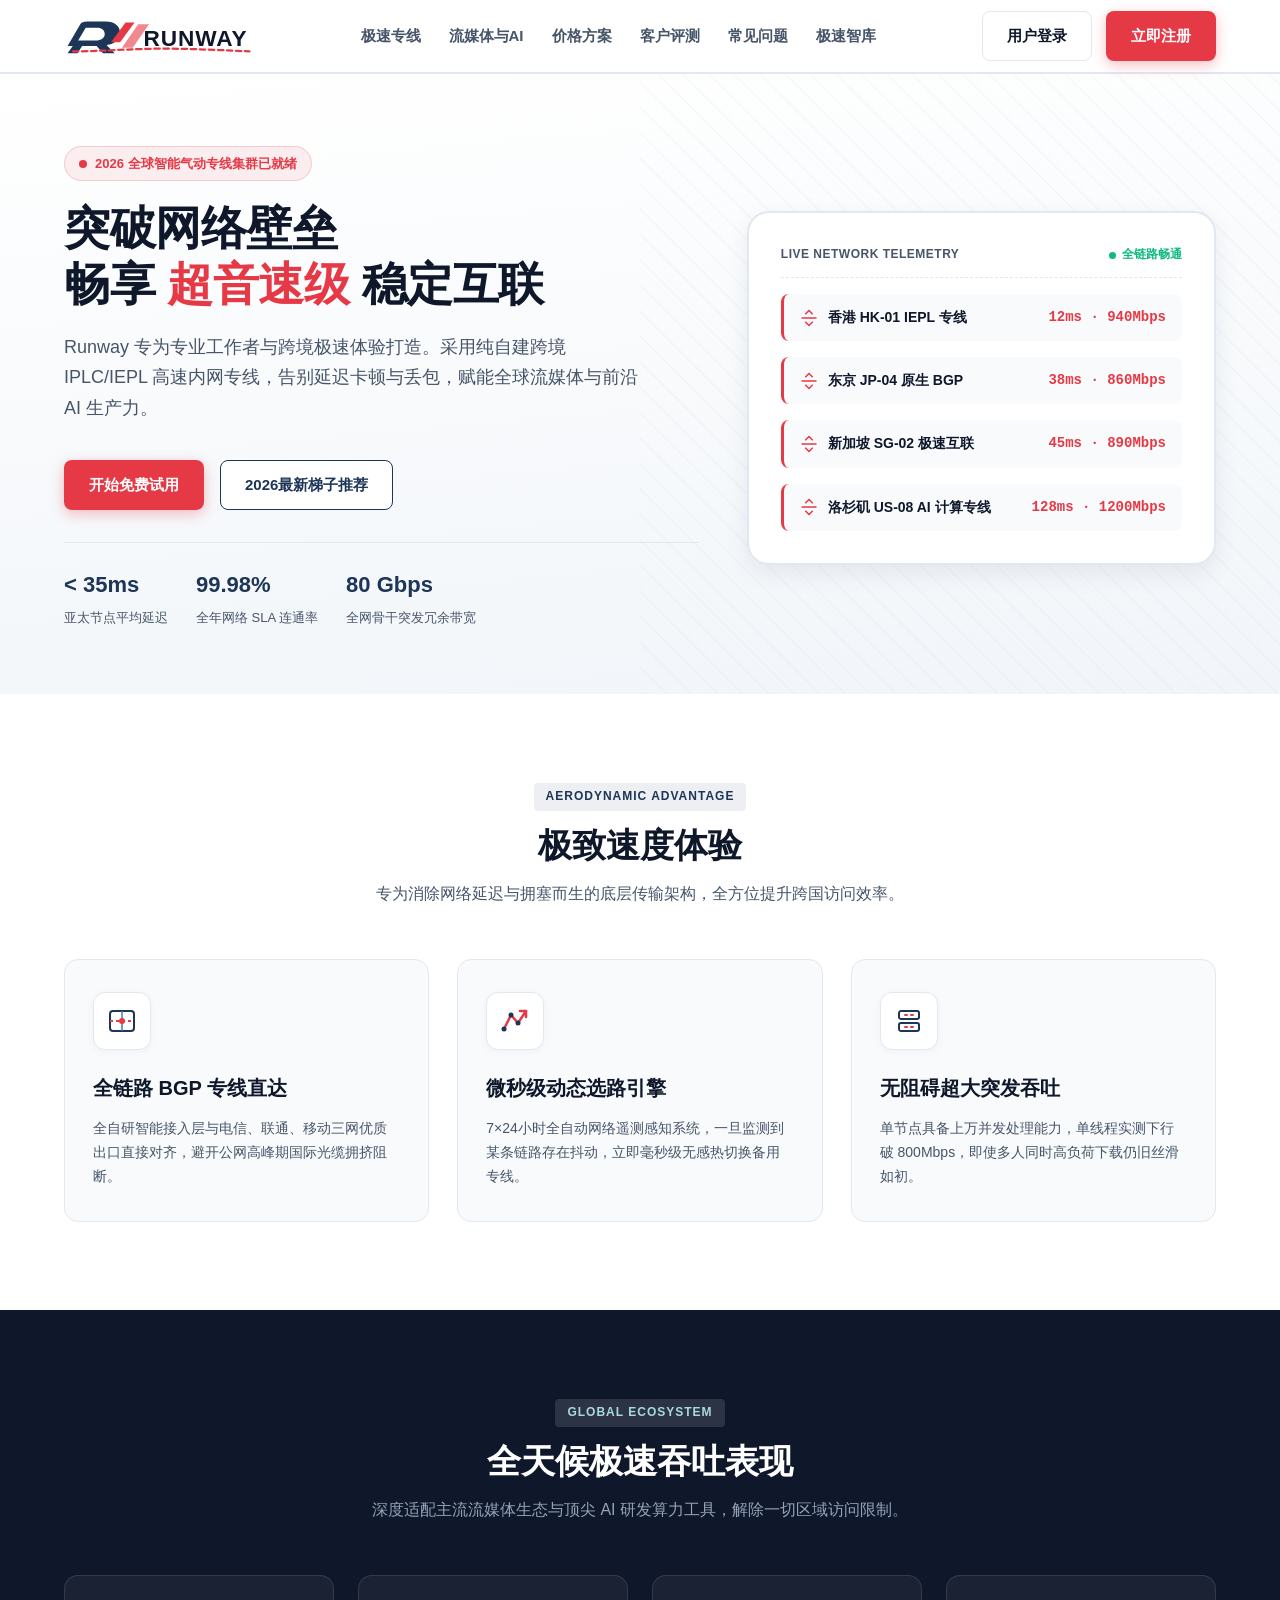
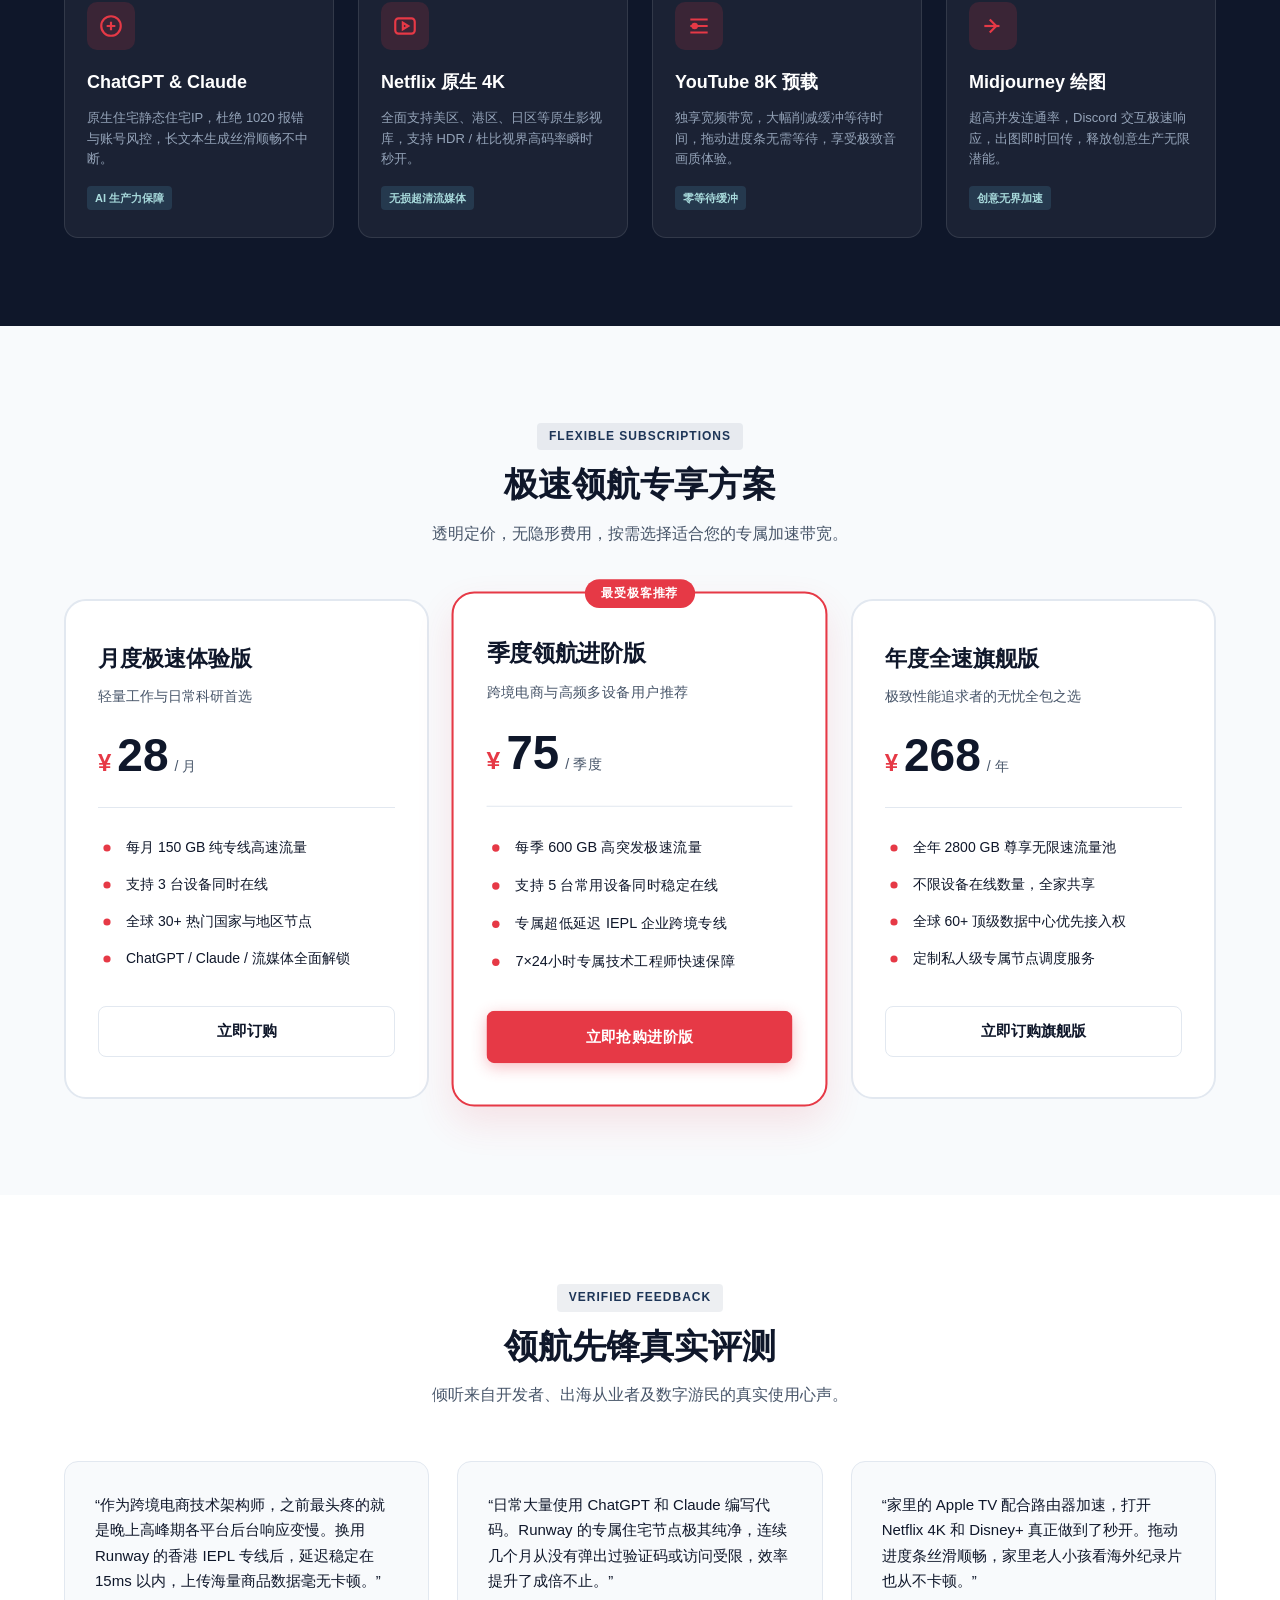
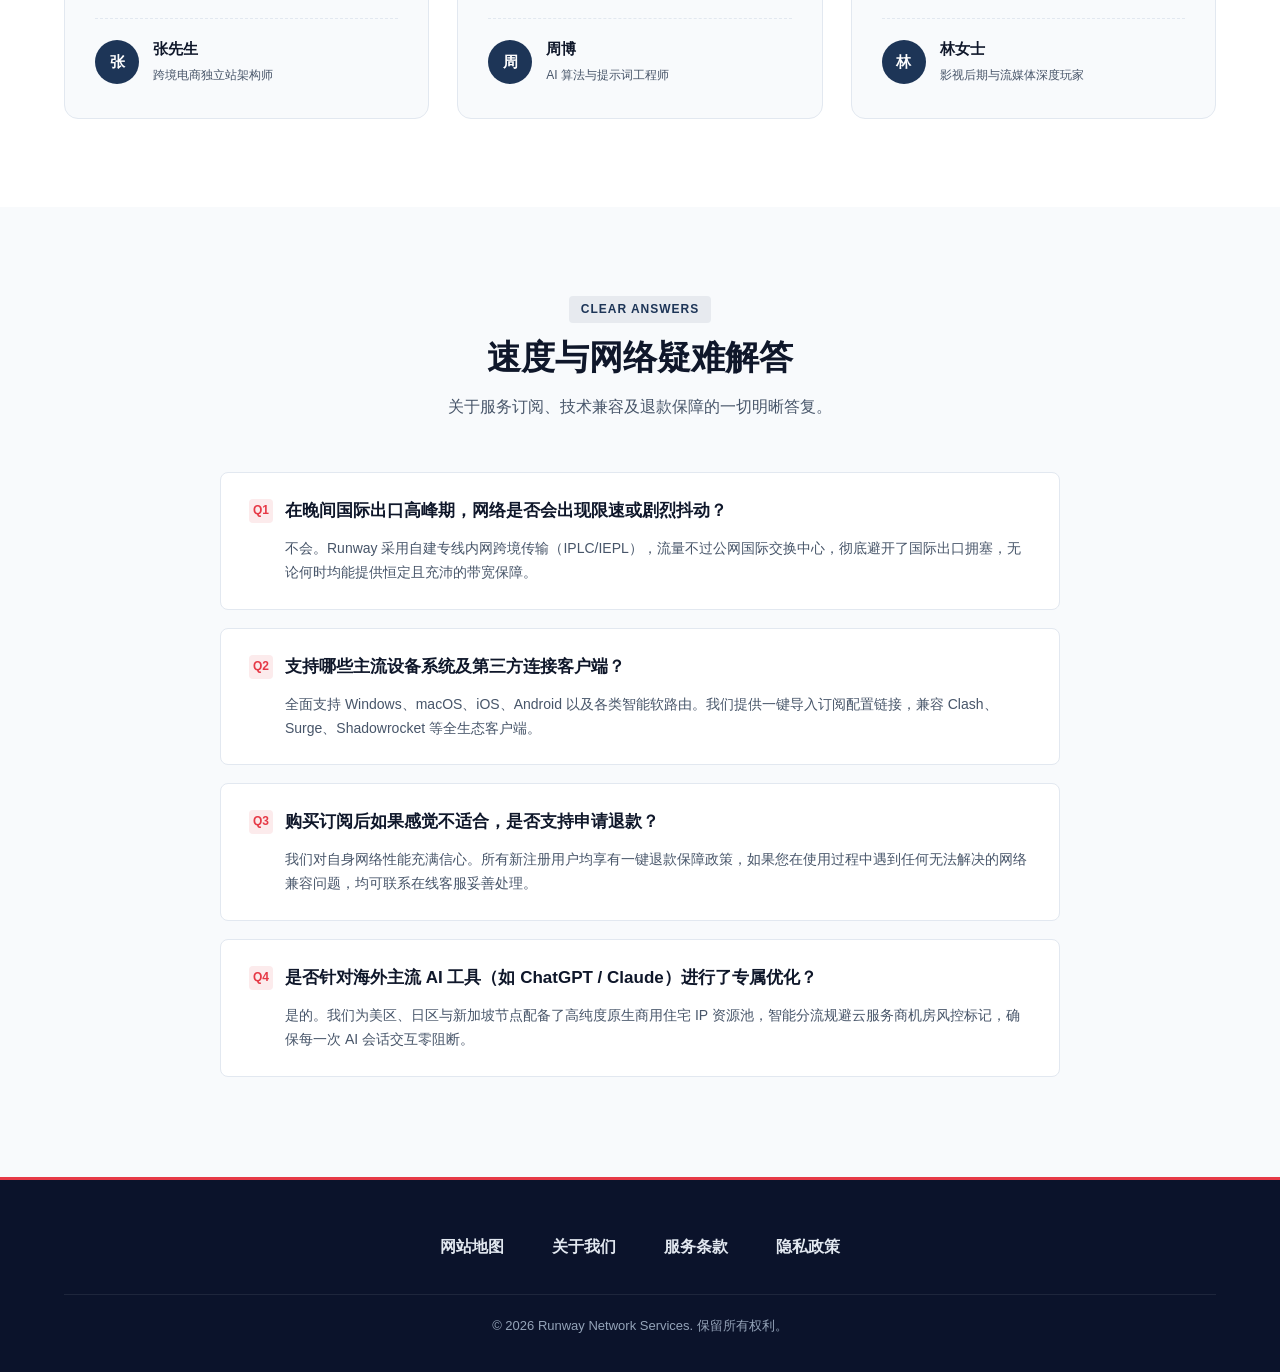
==== index.html @ be3e48eb "feat: complete responsive landing page, SEO articles and sitemaps for runwayvpn.click" ====
<!DOCTYPE html>
<html lang="zh-CN">
<head>
  <meta charset="UTF-8">
  <meta name="viewport" content="width=device-width, initial-scale=1.0">
  <title>Runway 网络加速器 - 2026专业级IEPL专线机场推荐·4K极速秒开不卡顿</title>
  <meta name="description" content="在寻找真正稳定的网络加速服务？Runway 专注自建跨境 IEPL 专线，全节点 BGP 优化，实现 4K 流媒体与海外 AI 对话极速秒开。晚高峰零丢包、低延迟，是 2026 年值得信赖的高端机场推荐之选。立即免费试用体验超音速互联！">
  <meta name="keywords" content="Runway, 网络加速, 机场推荐, 极速秒开, IEPL专线, 4K流媒体加速, ChatGPT加速器, 科学上网梯子推荐">
  <link rel="canonical" href="https://runwayvpn.click/">
  
  <!-- Open Graph / 社交分享元数据 -->
  <meta property="og:type" content="website">
  <meta property="og:site_name" content="Runway">
  <meta property="og:title" content="Runway 网络加速器 - 2026专业级IEPL专线机场推荐·4K极速秒开不卡顿">
  <meta property="og:description" content="在寻找真正稳定的网络加速服务？Runway 专注自建跨境 IEPL 专线，全节点 BGP 优化，实现 4K 流媒体与海外 AI 对话极速秒开。晚高峰零丢包、低延迟，是 2026 年值得信赖的高端机场推荐之选。">
  <meta property="og:url" content="https://runwayvpn.click/">
  <meta property="og:image" content="https://runwayvpn.click/og-preview.jpg">
  
  <!-- Twitter Card -->
  <meta name="twitter:card" content="summary_large_image">
  <meta name="twitter:title" content="Runway 网络加速器 - 2026专业级IEPL专线机场推荐·4K极速秒开不卡顿">
  <meta name="twitter:description" content="在寻找真正稳定的网络加速服务？Runway 专注自建跨境 IEPL 专线，全节点 BGP 优化，实现 4K 流媒体与海外 AI 对话极速秒开。晚高峰零丢包、低延迟，是 2026 年值得信赖的高端机场推荐之选。">
  <meta name="twitter:image" content="https://runwayvpn.click/og-preview.jpg">

  <!-- JSON-LD 结构化数据 (Schema.org Product & AggregateOffer) -->
  <script type="application/ld+json">
  {
    "@context": "https://schema.org",
    "@type": "Product",
    "name": "Runway 极速网络加速服务",
    "image": "https://runwayvpn.click/og-preview.jpg",
    "description": "Runway 专注自建跨境 IEPL 专线，全节点 BGP 优化，实现 4K 流媒体与海外 AI 对话极速秒开，专业级网络加速与高端机场服务。",
    "brand": {
      "@type": "Brand",
      "name": "Runway"
    },
    "offers": {
      "@type": "AggregateOffer",
      "priceCurrency": "CNY",
      "lowPrice": "28",
      "highPrice": "268",
      "offerCount": "3",
      "offers": [
        {
          "@type": "Offer",
          "name": "月度极速体验版",
          "price": "28",
          "priceCurrency": "CNY",
          "availability": "https://schema.org/InStock",
          "url": "https://ww012.twilightaff.com/#/?code=A56DH1Af"
        },
        {
          "@type": "Offer",
          "name": "季度领航进阶版",
          "price": "75",
          "priceCurrency": "CNY",
          "availability": "https://schema.org/InStock",
          "url": "https://ww012.twilightaff.com/#/?code=A56DH1Af"
        },
        {
          "@type": "Offer",
          "name": "年度全速旗舰版",
          "price": "268",
          "priceCurrency": "CNY",
          "availability": "https://schema.org/InStock",
          "url": "https://ww012.twilightaff.com/#/?code=A56DH1Af"
        }
      ]
    },
    "aggregateRating": {
      "@type": "AggregateRating",
      "ratingValue": "4.9",
      "reviewCount": "128"
    }
  }
  </script>

  <link rel="stylesheet" href="style.css">
</head>
<body>

  <!-- 顶部导航 -->
  <header class="site-header">
    <div class="container nav-wrap">
      <a href="index.html" class="site-logo" aria-label="Runway 首页">
        <!-- 气动流线一体化矢量 LOGO -->
        <svg class="logo-svg" viewBox="0 0 210 42" fill="none" xmlns="http://www.w3.org/2000/svg">
          <path d="M4 32L18 8C19 6 22 5 25 5H46C56 5 62 10 62 18C62 25 56 30 47 31L56 40H43L36 32H20L15 40H4L14 26H35C41 26 45 23 45 19C45 14 41 12 36 12H24L12 32H4Z" fill="#1D3557"/>
          <path d="M52 28L68 6H78L62 28H52Z" fill="#E63946"/>
          <path d="M64 34L82 8H94L76 34H64Z" fill="#E63946" opacity="0.6"/>
          <text x="88" y="32" font-family="-apple-system, BlinkMacSystemFont, 'Segoe UI', Roboto, sans-serif" font-size="25" font-weight="900" letter-spacing="1" fill="#0F172A">RUNWAY</text>
          <!-- 破风气流轨迹线条 -->
          <path d="M10 38C40 38 75 35 110 35C145 35 180 37 205 38" stroke="#E63946" stroke-width="2.5" stroke-linecap="round" stroke-dasharray="6 4"/>
        </svg>
      </a>

      <!-- 桌面端主导航链接 -->
      <nav class="site-nav" aria-label="主导航菜单">
        <a href="#features">极速专线</a>
        <a href="#media-ai">流媒体与AI</a>
        <a href="#pricing">价格方案</a>
        <a href="#testimonials">客户评测</a>
        <a href="#faq">常见问题</a>
        <a href="insights.html">极速智库</a>
      </nav>

      <!-- 桌面端行动操作按钮 -->
      <div class="header-actions">
        <a href="https://ww012.twilightaff.com/#/?code=A56DH1Af" target="_blank" rel="nofollow" class="btn btn-outline">用户登录</a>
        <a href="https://ww012.twilightaff.com/#/?code=A56DH1Af" target="_blank" rel="nofollow" class="btn btn-primary">立即注册</a>
      </div>

      <!-- 移动端菜单切换按钮 -->
      <button class="mobile-menu-toggle" id="mobileMenuToggle" aria-label="切换导航菜单" aria-expanded="false">
        <span></span>
        <span></span>
        <span></span>
      </button>
    </div>

    <!-- 移动端导航菜单抽屉 -->
    <div class="mobile-nav-panel" id="mobileNavPanel">
      <ul class="mobile-nav-links">
        <li><a href="#features"><span>极速专线优势</span><small>→</small></a></li>
        <li><a href="#media-ai"><span>全天候流媒体与AI</span><small>→</small></a></li>
        <li><a href="#pricing"><span>极速领航专享方案</span><small>→</small></a></li>
        <li><a href="#testimonials"><span>领航先锋真实评测</span><small>→</small></a></li>
        <li><a href="#faq"><span>常见疑问解答</span><small>→</small></a></li>
        <li><a href="insights.html"><span>极速智库资讯专栏</span><small>→</small></a></li>
      </ul>
      <div class="mobile-nav-actions">
        <a href="https://ww012.twilightaff.com/#/?code=A56DH1Af" target="_blank" rel="nofollow" class="btn btn-outline">用户登录</a>
        <a href="https://ww012.twilightaff.com/#/?code=A56DH1Af" target="_blank" rel="nofollow" class="btn btn-primary">立即注册体验</a>
      </div>
    </div>
  </header>

  <!-- Hero 气动极速首屏 -->
  <section id="hero" class="hero-streamline">
    <div class="container hero-grid">
      <div class="hero-content">
        <div class="hero-badge">
          <span class="pulse-dot"></span>
          2026 全球智能气动专线集群已就绪
        </div>
        <h1 class="hero-title">
          突破网络壁垒<br>
          畅享 <span>超音速级</span> 稳定互联
        </h1>
        <p class="hero-desc">
          Runway 专为专业工作者与跨境极速体验打造。采用纯自建跨境 IPLC/IEPL 高速内网专线，告别延迟卡顿与丢包，赋能全球流媒体与前沿 AI 生产力。
        </p>

        <!-- 核心行动双按钮：精准配置 SEO 规则 -->
        <div class="hero-cta-group">
          <a href="https://ww012.twilightaff.com/#/?code=A56DH1Af" target="_blank" rel="nofollow" class="btn btn-primary">
            开始免费试用
          </a>
          <a href="https://tizilab.net/paihang/" target="_blank" class="btn btn-recommend">
            2026最新梯子推荐
          </a>
        </div>

        <div class="hero-metrics">
          <div class="metric-item">
            <strong>&lt; 35ms</strong>
            <span>亚太节点平均延迟</span>
          </div>
          <div class="metric-item">
            <strong>99.98%</strong>
            <span>全年网络 SLA 连通率</span>
          </div>
          <div class="metric-item">
            <strong>80 Gbps</strong>
            <span>全网骨干突发冗余带宽</span>
          </div>
        </div>
      </div>

      <!-- 实时气动遥测数据面板 -->
      <div class="hero-visual">
        <div class="telemetry-card">
          <div class="telemetry-head">
            <span class="label">LIVE NETWORK TELEMETRY</span>
            <span class="status"><span class="status-indicator"></span> 全链路畅通</span>
          </div>
          <div class="telemetry-row">
            <div class="telemetry-info">
              <!-- 自定义气流信号矢量 -->
              <svg width="18" height="18" viewBox="0 0 24 24" fill="none" stroke="#E63946" stroke-width="2"><path d="M2 12h20M7 7l5-5 5 5M7 17l5 5 5-5"/></svg>
              香港 HK-01 IEPL 专线
            </div>
            <span class="telemetry-speed">12ms · 940Mbps</span>
          </div>
          <div class="telemetry-row">
            <div class="telemetry-info">
              <svg width="18" height="18" viewBox="0 0 24 24" fill="none" stroke="#E63946" stroke-width="2"><path d="M2 12h20M7 7l5-5 5 5M7 17l5 5 5-5"/></svg>
              东京 JP-04 原生 BGP
            </div>
            <span class="telemetry-speed">38ms · 860Mbps</span>
          </div>
          <div class="telemetry-row">
            <div class="telemetry-info">
              <svg width="18" height="18" viewBox="0 0 24 24" fill="none" stroke="#E63946" stroke-width="2"><path d="M2 12h20M7 7l5-5 5 5M7 17l5 5 5-5"/></svg>
              新加坡 SG-02 极速互联
            </div>
            <span class="telemetry-speed">45ms · 890Mbps</span>
          </div>
          <div class="telemetry-row">
            <div class="telemetry-info">
              <svg width="18" height="18" viewBox="0 0 24 24" fill="none" stroke="#E63946" stroke-width="2"><path d="M2 12h20M7 7l5-5 5 5M7 17l5 5 5-5"/></svg>
              洛杉矶 US-08 AI 计算专线
            </div>
            <span class="telemetry-speed">128ms · 1200Mbps</span>
          </div>
        </div>
      </div>
    </div>
  </section>

  <!-- 核心优势（随机化标题：极致速度体验） -->
  <section id="features" class="section-features">
    <div class="container">
      <div class="section-head">
        <span class="section-tag">AERODYNAMIC ADVANTAGE</span>
        <h2 class="section-title">极致速度体验</h2>
        <p class="section-subtitle">专为消除网络延迟与拥塞而生的底层传输架构，全方位提升跨国访问效率。</p>
      </div>

      <div class="feature-grid">
        <!-- 特性卡片 1：全新独立双色线条矢量图标 -->
        <div class="feature-card">
          <div class="feature-icon-wrap">
            <svg viewBox="0 0 32 32" fill="none" xmlns="http://www.w3.org/2000/svg">
              <rect x="4" y="6" width="24" height="20" rx="3" stroke="#1D3557" stroke-width="2"/>
              <path d="M4 16H28" stroke="#E63946" stroke-width="2" stroke-dasharray="3 3"/>
              <path d="M16 6V26" stroke="#457B9D" stroke-width="1.5"/>
              <circle cx="16" cy="16" r="3" fill="#E63946"/>
            </svg>
          </div>
          <h3 class="feature-title">全链路 BGP 专线直达</h3>
          <p class="feature-desc">全自研智能接入层与电信、联通、移动三网优质出口直接对齐，避开公网高峰期国际光缆拥挤阻断。</p>
        </div>

        <!-- 特性卡片 2 -->
        <div class="feature-card">
          <div class="feature-icon-wrap">
            <svg viewBox="0 0 32 32" fill="none" xmlns="http://www.w3.org/2000/svg">
              <path d="M5 24L12 10L19 18L27 6" stroke="#E63946" stroke-width="2.5" stroke-linecap="round" stroke-linejoin="round"/>
              <path d="M21 6H27V12" stroke="#E63946" stroke-width="2.5" stroke-linecap="round" stroke-linejoin="round"/>
              <circle cx="5" cy="24" r="2.5" fill="#1D3557"/>
              <circle cx="12" cy="10" r="2.5" fill="#1D3557"/>
              <circle cx="19" cy="18" r="2.5" fill="#1D3557"/>
            </svg>
          </div>
          <h3 class="feature-title">微秒级动态选路引擎</h3>
          <p class="feature-desc">7×24小时全自动网络遥测感知系统，一旦监测到某条链路存在抖动，立即毫秒级无感热切换备用专线。</p>
        </div>

        <!-- 特性卡片 3 -->
        <div class="feature-card">
          <div class="feature-icon-wrap">
            <svg viewBox="0 0 32 32" fill="none" xmlns="http://www.w3.org/2000/svg">
              <path d="M6 8C6 6.89543 6.89543 6 8 6H24C25.1046 6 26 6.89543 26 8V12C26 13.1046 25.1046 14 24 14H8C6.89543 14 6 13.1046 6 12V8Z" stroke="#1D3557" stroke-width="2"/>
              <path d="M6 20C6 18.8954 6.89543 18 8 18H24C25.1046 18 26 18.8954 26 20V24C26 25.1046 25.1046 26 24 26H8C6.89543 26 6 25.1046 6 24V20Z" stroke="#1D3557" stroke-width="2"/>
              <path d="M12 10H14M18 10H20M12 22H14M18 22H20" stroke="#E63946" stroke-width="2" stroke-linecap="round"/>
            </svg>
          </div>
          <h3 class="feature-title">无阻碍超大突发吞吐</h3>
          <p class="feature-desc">单节点具备上万并发处理能力，单线程实测下行破 800Mbps，即使多人同时高负荷下载仍旧丝滑如初。</p>
        </div>
      </div>
    </div>
  </section>

  <!-- 流媒体与 AI 支持卡片 -->
  <section id="media-ai" class="section-media-ai">
    <div class="container">
      <div class="section-head">
        <span class="section-tag">GLOBAL ECOSYSTEM</span>
        <h2 class="section-title">全天候极速吞吐表现</h2>
        <p class="section-subtitle">深度适配主流流媒体生态与顶尖 AI 研发算力工具，解除一切区域访问限制。</p>
      </div>

      <div class="media-ai-grid">
        <div class="media-ai-card">
          <div class="media-ai-icon">
            <svg viewBox="0 0 24 24" fill="none" stroke="#E63946" stroke-width="2"><circle cx="12" cy="12" r="9"/><path d="M12 8v8M8 12h8"/></svg>
          </div>
          <h3 class="media-ai-title">ChatGPT & Claude</h3>
          <p class="media-ai-desc">原生住宅静态住宅IP，杜绝 1020 报错与账号风控，长文本生成丝滑顺畅不中断。</p>
          <span class="media-ai-tag">AI 生产力保障</span>
        </div>

        <div class="media-ai-card">
          <div class="media-ai-icon">
            <svg viewBox="0 0 24 24" fill="none" stroke="#E63946" stroke-width="2"><rect x="3" y="5" width="18" height="14" rx="3"/><path d="M10 9l5 3-5 3V9z"/></svg>
          </div>
          <h3 class="media-ai-title">Netflix 原生 4K</h3>
          <p class="media-ai-desc">全面支持美区、港区、日区等原生影视库，支持 HDR / 杜比视界高码率瞬时秒开。</p>
          <span class="media-ai-tag">无损超清流媒体</span>
        </div>

        <div class="media-ai-card">
          <div class="media-ai-icon">
            <svg viewBox="0 0 24 24" fill="none" stroke="#E63946" stroke-width="2"><path d="M4 6h16M4 12h16M4 18h16"/><circle cx="8" cy="12" r="2" fill="#E63946"/></svg>
          </div>
          <h3 class="media-ai-title">YouTube 8K 预载</h3>
          <p class="media-ai-desc">独享宽频带宽，大幅削减缓冲等待时间，拖动进度条无需等待，享受极致音画质体验。</p>
          <span class="media-ai-tag">零等待缓冲</span>
        </div>

        <div class="media-ai-card">
          <div class="media-ai-icon">
            <svg viewBox="0 0 24 24" fill="none" stroke="#E63946" stroke-width="2"><path d="M9 18l6-6-6-6"/><path d="M4 12h14"/></svg>
          </div>
          <h3 class="media-ai-title">Midjourney 绘图</h3>
          <p class="media-ai-desc">超高并发连通率，Discord 交互极速响应，出图即时回传，释放创意生产无限潜能。</p>
          <span class="media-ai-tag">创意无界加速</span>
        </div>
      </div>
    </div>
  </section>

  <!-- 阶梯价格对比表（必须包含3个） -->
  <section id="pricing" class="section-pricing">
    <div class="container">
      <div class="section-head">
        <span class="section-tag">FLEXIBLE SUBSCRIPTIONS</span>
        <h2 class="section-title">极速领航专享方案</h2>
        <p class="section-subtitle">透明定价，无隐形费用，按需选择适合您的专属加速带宽。</p>
      </div>

      <div class="pricing-grid">
        <!-- 方案 1 -->
        <div class="pricing-card">
          <h3 class="pricing-tier-name">月度极速体验版</h3>
          <p class="pricing-tier-desc">轻量工作与日常科研首选</p>
          <div class="pricing-price-box">
            <span class="pricing-currency">¥</span>
            <span class="pricing-amount">28</span>
            <span class="pricing-period">/ 月</span>
          </div>
          <ul class="pricing-features-list">
            <li>
              <svg viewBox="0 0 20 20" fill="#E63946"><circle cx="10" cy="10" r="4"/></svg>
              每月 150 GB 纯专线高速流量
            </li>
            <li>
              <svg viewBox="0 0 20 20" fill="#E63946"><circle cx="10" cy="10" r="4"/></svg>
              支持 3 台设备同时在线
            </li>
            <li>
              <svg viewBox="0 0 20 20" fill="#E63946"><circle cx="10" cy="10" r="4"/></svg>
              全球 30+ 热门国家与地区节点
            </li>
            <li>
              <svg viewBox="0 0 20 20" fill="#E63946"><circle cx="10" cy="10" r="4"/></svg>
              ChatGPT / Claude / 流媒体全面解锁
            </li>
          </ul>
          <a href="https://ww012.twilightaff.com/#/?code=A56DH1Af" target="_blank" rel="nofollow" class="btn btn-outline">
            立即订购
          </a>
        </div>

        <!-- 方案 2 (推荐) -->
        <div class="pricing-card featured">
          <span class="pricing-badge">最受极客推荐</span>
          <h3 class="pricing-tier-name">季度领航进阶版</h3>
          <p class="pricing-tier-desc">跨境电商与高频多设备用户推荐</p>
          <div class="pricing-price-box">
            <span class="pricing-currency">¥</span>
            <span class="pricing-amount">75</span>
            <span class="pricing-period">/ 季度</span>
          </div>
          <ul class="pricing-features-list">
            <li>
              <svg viewBox="0 0 20 20" fill="#E63946"><circle cx="10" cy="10" r="4"/></svg>
              每季 600 GB 高突发极速流量
            </li>
            <li>
              <svg viewBox="0 0 20 20" fill="#E63946"><circle cx="10" cy="10" r="4"/></svg>
              支持 5 台常用设备同时稳定在线
            </li>
            <li>
              <svg viewBox="0 0 20 20" fill="#E63946"><circle cx="10" cy="10" r="4"/></svg>
              专属超低延迟 IEPL 企业跨境专线
            </li>
            <li>
              <svg viewBox="0 0 20 20" fill="#E63946"><circle cx="10" cy="10" r="4"/></svg>
              7×24小时专属技术工程师快速保障
            </li>
          </ul>
          <a href="https://ww012.twilightaff.com/#/?code=A56DH1Af" target="_blank" rel="nofollow" class="btn btn-primary">
            立即抢购进阶版
          </a>
        </div>

        <!-- 方案 3 -->
        <div class="pricing-card">
          <h3 class="pricing-tier-name">年度全速旗舰版</h3>
          <p class="pricing-tier-desc">极致性能追求者的无忧全包之选</p>
          <div class="pricing-price-box">
            <span class="pricing-currency">¥</span>
            <span class="pricing-amount">268</span>
            <span class="pricing-period">/ 年</span>
          </div>
          <ul class="pricing-features-list">
            <li>
              <svg viewBox="0 0 20 20" fill="#E63946"><circle cx="10" cy="10" r="4"/></svg>
              全年 2800 GB 尊享无限速流量池
            </li>
            <li>
              <svg viewBox="0 0 20 20" fill="#E63946"><circle cx="10" cy="10" r="4"/></svg>
              不限设备在线数量，全家共享
            </li>
            <li>
              <svg viewBox="0 0 20 20" fill="#E63946"><circle cx="10" cy="10" r="4"/></svg>
              全球 60+ 顶级数据中心优先接入权
            </li>
            <li>
              <svg viewBox="0 0 20 20" fill="#E63946"><circle cx="10" cy="10" r="4"/></svg>
              定制私人级专属节点调度服务
            </li>
          </ul>
          <a href="https://ww012.twilightaff.com/#/?code=A56DH1Af" target="_blank" rel="nofollow" class="btn btn-outline">
            立即订购旗舰版
          </a>
        </div>
      </div>
    </div>
  </section>

  <!-- 用户真实评价 -->
  <section id="testimonials" class="section-testimonials">
    <div class="container">
      <div class="section-head">
        <span class="section-tag">VERIFIED FEEDBACK</span>
        <h2 class="section-title">领航先锋真实评测</h2>
        <p class="section-subtitle">倾听来自开发者、出海从业者及数字游民的真实使用心声。</p>
      </div>

      <div class="testimonials-grid">
        <div class="testimonial-card">
          <p class="testimonial-content">
            “作为跨境电商技术架构师，之前最头疼的就是晚上高峰期各平台后台响应变慢。换用 Runway 的香港 IEPL 专线后，延迟稳定在 15ms 以内，上传海量商品数据毫无卡顿。”
          </p>
          <div class="testimonial-author">
            <div class="author-avatar">张</div>
            <div class="author-info">
              <strong>张先生</strong>
              <span>跨境电商独立站架构师</span>
            </div>
          </div>
        </div>

        <div class="testimonial-card">
          <p class="testimonial-content">
            “日常大量使用 ChatGPT 和 Claude 编写代码。Runway 的专属住宅节点极其纯净，连续几个月从没有弹出过验证码或访问受限，效率提升了成倍不止。”
          </p>
          <div class="testimonial-author">
            <div class="author-avatar">周</div>
            <div class="author-info">
              <strong>周博</strong>
              <span>AI 算法与提示词工程师</span>
            </div>
          </div>
        </div>

        <div class="testimonial-card">
          <p class="testimonial-content">
            “家里的 Apple TV 配合路由器加速，打开 Netflix 4K 和 Disney+ 真正做到了秒开。拖动进度条丝滑顺畅，家里老人小孩看海外纪录片也从不卡顿。”
          </p>
          <div class="testimonial-author">
            <div class="author-avatar">林</div>
            <div class="author-info">
              <strong>林女士</strong>
              <span>影视后期与流媒体深度玩家</span>
            </div>
          </div>
        </div>
      </div>
    </div>
  </section>

  <!-- 常见问题（FAQ） -->
  <section id="faq" class="section-faq">
    <div class="container">
      <div class="section-head">
        <span class="section-tag">CLEAR ANSWERS</span>
        <h2 class="section-title">速度与网络疑难解答</h2>
        <p class="section-subtitle">关于服务订阅、技术兼容及退款保障的一切明晰答复。</p>
      </div>

      <div class="faq-container">
        <div class="faq-item">
          <h3 class="faq-question">
            <span class="faq-q-badge">Q1</span>
            在晚间国际出口高峰期，网络是否会出现限速或剧烈抖动？
          </h3>
          <p class="faq-answer">
            不会。Runway 采用自建专线内网跨境传输（IPLC/IEPL），流量不过公网国际交换中心，彻底避开了国际出口拥塞，无论何时均能提供恒定且充沛的带宽保障。
          </p>
        </div>

        <div class="faq-item">
          <h3 class="faq-question">
            <span class="faq-q-badge">Q2</span>
            支持哪些主流设备系统及第三方连接客户端？
          </h3>
          <p class="faq-answer">
            全面支持 Windows、macOS、iOS、Android 以及各类智能软路由。我们提供一键导入订阅配置链接，兼容 Clash、Surge、Shadowrocket 等全生态客户端。
          </p>
        </div>

        <div class="faq-item">
          <h3 class="faq-question">
            <span class="faq-q-badge">Q3</span>
            购买订阅后如果感觉不适合，是否支持申请退款？
          </h3>
          <p class="faq-answer">
            我们对自身网络性能充满信心。所有新注册用户均享有一键退款保障政策，如果您在使用过程中遇到任何无法解决的网络兼容问题，均可联系在线客服妥善处理。
          </p>
        </div>

        <div class="faq-item">
          <h3 class="faq-question">
            <span class="faq-q-badge">Q4</span>
            是否针对海外主流 AI 工具（如 ChatGPT / Claude）进行了专属优化？
          </h3>
          <p class="faq-answer">
            是的。我们为美区、日区与新加坡节点配备了高纯度原生商用住宅 IP 资源池，智能分流规避云服务商机房风控标记，确保每一次 AI 会话交互零阻断。
          </p>
        </div>
      </div>
    </div>
  </section>

  <!-- 仅包含指定四个中文标题的页脚，每个标题独立页面跳转 -->
  <footer class="site-footer">
    <div class="container">
      <nav class="footer-nav">
        <a href="sitemap.html">网站地图</a>
        <a href="about.html">关于我们</a>
        <a href="terms.html">服务条款</a>
        <a href="privacy.html">隐私政策</a>
      </nav>
      <div class="footer-copy">
        &copy; 2026 Runway Network Services. 保留所有权利。
      </div>
    </div>
  </footer>

  <!-- 移动端导航交互逻辑 (原生轻量无外部依赖) -->
  <script>
    document.addEventListener('DOMContentLoaded', function() {
      var toggle = document.getElementById('mobileMenuToggle');
      var panel = document.getElementById('mobileNavPanel');
      if (toggle && panel) {
        toggle.addEventListener('click', function(e) {
          e.stopPropagation();
          var isOpen = panel.classList.contains('is-open');
          toggle.classList.toggle('active', !isOpen);
          panel.classList.toggle('is-open', !isOpen);
          toggle.setAttribute('aria-expanded', !isOpen);
        });
        panel.querySelectorAll('a').forEach(function(link) {
          link.addEventListener('click', function() {
            toggle.classList.remove('active');
            panel.classList.remove('is-open');
            toggle.setAttribute('aria-expanded', 'false');
          });
        });
        document.addEventListener('click', function(e) {
          if (!panel.contains(e.target) && !toggle.contains(e.target)) {
            toggle.classList.remove('active');
            panel.classList.remove('is-open');
            toggle.setAttribute('aria-expanded', 'false');
          }
        });
      }
    });
  </script>

</body>
</html>
---- style.css ----
/* ==========================================================================
   Runway VPN - runwayvpn.click
   Design Style: Dynamic Aerodynamic / Velocity Streamline (气动流体力学极速风)
   Zero external dependencies | Pure Native CSS | Mobile 4G < 1000ms
   ========================================================================== */

:root {
  --primary: #E63946;
  --primary-hover: #D62828;
  --secondary: #1D3557;
  --accent: #457B9D;
  --accent-light: #A8DADC;
  --dark: #0F172A;
  --slate-600: #475569;
  --slate-400: #94A3B8;
  --slate-200: #E2E8F0;
  --bg-light: #F8FAFC;
  --surface: #FFFFFF;
  --radius-sm: 8px;
  --radius-md: 14px;
  --radius-lg: 22px;
  --shadow-sm: 0 2px 8px rgba(15, 23, 42, 0.04);
  --shadow-md: 0 8px 24px rgba(29, 53, 87, 0.08);
  --shadow-lg: 0 16px 36px rgba(230, 57, 70, 0.12);
  --transition: all 0.25s cubic-bezier(0.16, 1, 0.3, 1);
}

*, *::before, *::after {
  box-sizing: border-box;
  margin: 0;
  padding: 0;
}

body {
  font-family: -apple-system, BlinkMacSystemFont, "Segoe UI", Roboto, "PingFang SC", "Hiragino Sans GB", "Microsoft YaHei", sans-serif;
  background-color: var(--bg-light);
  color: var(--dark);
  line-height: 1.65;
  -webkit-font-smoothing: antialiased;
  overflow-x: hidden;
}

a {
  color: inherit;
  text-decoration: none;
}

.container {
  width: 100%;
  max-width: 1200px;
  margin: 0 auto;
  padding: 0 24px;
}

/* Header & Velocity Runway Nav */
.site-header {
  position: sticky;
  top: 0;
  z-index: 100;
  background: rgba(255, 255, 255, 0.96);
  backdrop-filter: blur(10px);
  border-bottom: 2px solid var(--slate-200);
}

.nav-wrap {
  display: flex;
  align-items: center;
  justify-content: space-between;
  height: 72px;
}

.site-logo {
  display: flex;
  align-items: center;
  gap: 12px;
}

.logo-svg {
  height: 38px;
  width: auto;
}

/* Desktop Navigation */
.site-nav {
  display: flex;
  align-items: center;
  gap: 28px;
}

.site-nav a {
  font-size: 15px;
  font-weight: 600;
  color: var(--slate-600);
  transition: var(--transition);
  position: relative;
  padding: 8px 0;
}

.site-nav a:hover {
  color: var(--primary);
}

.site-nav a::after {
  content: "";
  position: absolute;
  bottom: 0;
  left: 0;
  width: 0;
  height: 2px;
  background: var(--primary);
  transition: var(--transition);
}

.site-nav a:hover::after {
  width: 100%;
}

.header-actions {
  display: flex;
  align-items: center;
  gap: 14px;
}

/* Mobile Menu Toggle */
.mobile-menu-toggle {
  display: none;
  flex-direction: column;
  justify-content: center;
  align-items: center;
  width: 42px;
  height: 42px;
  background: var(--bg-light);
  border: 1.5px solid var(--slate-200);
  border-radius: var(--radius-sm);
  cursor: pointer;
  padding: 8px;
  gap: 5px;
  transition: var(--transition);
}

.mobile-menu-toggle span {
  display: block;
  width: 22px;
  height: 2px;
  background: var(--dark);
  border-radius: 2px;
  transition: var(--transition);
}

.mobile-menu-toggle.active span:nth-child(1) {
  transform: translateY(7px) rotate(45deg);
}

.mobile-menu-toggle.active span:nth-child(2) {
  opacity: 0;
}

.mobile-menu-toggle.active span:nth-child(3) {
  transform: translateY(-7px) rotate(-45deg);
}

/* Mobile Navigation Dropdown */
.mobile-nav-panel {
  display: none;
  position: absolute;
  top: 100%;
  left: 0;
  right: 0;
  background: rgba(255, 255, 255, 0.98);
  backdrop-filter: blur(14px);
  border-bottom: 3px solid var(--primary);
  box-shadow: 0 16px 36px rgba(15, 23, 42, 0.12);
  padding: 20px 24px 28px;
  flex-direction: column;
  gap: 16px;
  z-index: 100;
  animation: slideDown 0.25s ease-out;
}

@keyframes slideDown {
  from { opacity: 0; transform: translateY(-8px); }
  to { opacity: 1; transform: translateY(0); }
}

.mobile-nav-panel.is-open {
  display: flex;
}

.mobile-nav-links {
  list-style: none;
  display: flex;
  flex-direction: column;
  gap: 8px;
  margin: 0;
  padding: 0;
}

.mobile-nav-links a {
  display: flex;
  align-items: center;
  justify-content: space-between;
  padding: 12px 16px;
  font-size: 15px;
  font-weight: 600;
  color: var(--dark);
  border-radius: var(--radius-sm);
  background: var(--bg-light);
  border: 1px solid var(--slate-200);
  transition: var(--transition);
}

.mobile-nav-links a:hover,
.mobile-nav-links a:active {
  background: rgba(230, 57, 70, 0.08);
  border-color: var(--primary);
  color: var(--primary);
}

.mobile-nav-actions {
  display: flex;
  flex-direction: column;
  gap: 10px;
  padding-top: 14px;
  border-top: 1px dashed var(--slate-200);
}

.mobile-nav-actions .btn {
  width: 100%;
  min-height: 46px;
}

/* Button Component System */
.btn {
  display: inline-flex;
  align-items: center;
  justify-content: center;
  padding: 12px 24px;
  font-size: 15px;
  font-weight: 600;
  border-radius: var(--radius-sm);
  transition: var(--transition);
  cursor: pointer;
  border: 1px solid transparent;
  text-align: center;
  white-space: nowrap;
}

.btn-primary {
  background: var(--primary);
  color: #FFFFFF;
  box-shadow: 0 4px 14px rgba(230, 57, 70, 0.32);
}

.btn-primary:hover {
  background: var(--primary-hover);
  transform: translateY(-2px);
  box-shadow: 0 6px 20px rgba(230, 57, 70, 0.42);
}

.btn-recommend {
  background: #FFFFFF;
  color: var(--secondary);
  border: 1.5px solid var(--secondary);
}

.btn-recommend:hover {
  background: var(--secondary);
  color: #FFFFFF;
  transform: translateY(-2px);
}

.btn-outline {
  border-color: var(--slate-200);
  background: #FFFFFF;
  color: var(--dark);
}

.btn-outline:hover {
  border-color: var(--primary);
  color: var(--primary);
}

/* Hero Section: Aerodynamic Runway */
.hero-streamline {
  padding: 72px 0 64px;
  background: linear-gradient(175deg, #FFFFFF 0%, #F1F5F9 100%);
  position: relative;
  overflow: hidden;
}

.hero-streamline::before {
  content: "";
  position: absolute;
  top: 0;
  right: -5%;
  width: 55%;
  height: 100%;
  background: repeating-linear-gradient(45deg, rgba(69, 123, 157, 0.03) 0, rgba(69, 123, 157, 0.03) 2px, transparent 2px, transparent 18px);
  pointer-events: none;
}

.hero-grid {
  display: grid;
  grid-template-columns: 1.15fr 0.85fr;
  gap: 48px;
  align-items: center;
}

.hero-badge {
  display: inline-flex;
  align-items: center;
  gap: 8px;
  padding: 6px 14px;
  background: rgba(230, 57, 70, 0.08);
  color: var(--primary);
  font-size: 13px;
  font-weight: 700;
  border-radius: 99px;
  margin-bottom: 20px;
  border: 1px solid rgba(230, 57, 70, 0.2);
}

.pulse-dot {
  width: 8px;
  height: 8px;
  background: var(--primary);
  border-radius: 50%;
  box-shadow: 0 0 0 rgba(230, 57, 70, 0.6);
  animation: pulse-ring 1.8s infinite;
}

@keyframes pulse-ring {
  0% { box-shadow: 0 0 0 0 rgba(230, 57, 70, 0.6); }
  70% { box-shadow: 0 0 0 8px rgba(230, 57, 70, 0); }
  100% { box-shadow: 0 0 0 0 rgba(230, 57, 70, 0); }
}

.hero-title {
  font-size: 46px;
  line-height: 1.2;
  font-weight: 800;
  color: var(--dark);
  margin-bottom: 20px;
  letter-spacing: -0.5px;
}

.hero-title span {
  color: var(--primary);
  position: relative;
  display: inline-block;
}

.hero-title span::after {
  content: "";
  position: absolute;
  left: 0;
  bottom: 4px;
  width: 100%;
  height: 8px;
  background: rgba(230, 57, 70, 0.15);
  z-index: -1;
  transform: skewX(-12deg);
}

.hero-desc {
  font-size: 18px;
  color: var(--slate-600);
  line-height: 1.7;
  margin-bottom: 36px;
  max-width: 580px;
}

.hero-cta-group {
  display: flex;
  flex-wrap: wrap;
  align-items: center;
  gap: 16px;
  margin-bottom: 32px;
}

.hero-metrics {
  display: flex;
  align-items: center;
  gap: 28px;
  padding-top: 24px;
  border-top: 1px solid var(--slate-200);
}

.metric-item strong {
  display: block;
  font-size: 22px;
  font-weight: 800;
  color: var(--secondary);
}

.metric-item span {
  font-size: 13px;
  color: var(--slate-600);
}

/* Aerodynamic Graphic Box */
.hero-visual {
  background: var(--surface);
  border: 2px solid var(--slate-200);
  border-radius: var(--radius-lg);
  padding: 32px;
  box-shadow: var(--shadow-md);
  position: relative;
}

.telemetry-card {
  display: flex;
  flex-direction: column;
  gap: 16px;
}

.telemetry-head {
  display: flex;
  justify-content: space-between;
  align-items: center;
  padding-bottom: 12px;
  border-bottom: 1px dashed var(--slate-200);
}

.telemetry-head .label {
  font-size: 12px;
  font-weight: 700;
  letter-spacing: 0.5px;
  color: var(--slate-600);
  text-transform: uppercase;
}

.telemetry-head .status {
  font-size: 12px;
  color: #10B981;
  font-weight: 700;
  display: flex;
  align-items: center;
  gap: 6px;
}

.status-indicator {
  width: 7px;
  height: 7px;
  border-radius: 50%;
  background: #10B981;
}

.telemetry-row {
  display: flex;
  align-items: center;
  justify-content: space-between;
  background: var(--bg-light);
  padding: 12px 16px;
  border-radius: var(--radius-sm);
  border-left: 3px solid var(--primary);
}

.telemetry-info {
  display: flex;
  align-items: center;
  gap: 10px;
  font-size: 14px;
  font-weight: 600;
}

.telemetry-speed {
  font-size: 14px;
  font-weight: 700;
  color: var(--primary);
  font-family: monospace;
}

/* Section Header Shared */
.section-head {
  text-align: center;
  max-width: 680px;
  margin: 0 auto 52px;
}

.section-tag {
  display: inline-block;
  padding: 4px 12px;
  font-size: 12px;
  font-weight: 700;
  color: var(--secondary);
  background: rgba(29, 53, 87, 0.08);
  border-radius: 4px;
  margin-bottom: 12px;
  letter-spacing: 1px;
}

.section-title {
  font-size: 34px;
  font-weight: 800;
  color: var(--dark);
  margin-bottom: 14px;
  line-height: 1.3;
}

.section-subtitle {
  font-size: 16px;
  color: var(--slate-600);
}

/* Section 1: 极致速度体验 (Features) */
.section-features {
  padding: 88px 0;
  background: var(--surface);
}

.feature-grid {
  display: grid;
  grid-template-columns: repeat(3, 1fr);
  gap: 28px;
}

.feature-card {
  background: var(--bg-light);
  border: 1px solid var(--slate-200);
  border-radius: var(--radius-md);
  padding: 32px 28px;
  position: relative;
  transition: var(--transition);
}

.feature-card:hover {
  transform: translateY(-4px);
  border-color: var(--accent);
  box-shadow: var(--shadow-md);
}

.feature-card::after {
  content: "";
  position: absolute;
  top: 0;
  left: 24px;
  right: 24px;
  height: 3px;
  background: linear-gradient(90deg, var(--primary), var(--accent));
  opacity: 0;
  transition: var(--transition);
}

.feature-card:hover::after {
  opacity: 1;
}

.feature-icon-wrap {
  width: 58px;
  height: 58px;
  background: #FFFFFF;
  border-radius: 12px;
  display: flex;
  align-items: center;
  justify-content: center;
  margin-bottom: 22px;
  border: 1px solid var(--slate-200);
  box-shadow: var(--shadow-sm);
}

.feature-icon-wrap svg {
  width: 32px;
  height: 32px;
}

.feature-title {
  font-size: 20px;
  font-weight: 700;
  color: var(--dark);
  margin-bottom: 12px;
}

.feature-desc {
  font-size: 14px;
  color: var(--slate-600);
  line-height: 1.7;
}

/* Section 2: 全天候极速吞吐表现 (Streaming & AI) */
.section-media-ai {
  padding: 88px 0;
  background: #0F172A;
  color: #FFFFFF;
}

.section-media-ai .section-tag {
  background: rgba(255, 255, 255, 0.12);
  color: var(--accent-light);
}

.section-media-ai .section-title {
  color: #FFFFFF;
}

.section-media-ai .section-subtitle {
  color: var(--slate-400);
}

.media-ai-grid {
  display: grid;
  grid-template-columns: repeat(4, 1fr);
  gap: 24px;
}

.media-ai-card {
  background: rgba(255, 255, 255, 0.05);
  border: 1px solid rgba(255, 255, 255, 0.1);
  border-radius: var(--radius-md);
  padding: 26px 22px;
  transition: var(--transition);
}

.media-ai-card:hover {
  background: rgba(255, 255, 255, 0.08);
  border-color: var(--primary);
  transform: translateY(-4px);
}

.media-ai-icon {
  width: 48px;
  height: 48px;
  border-radius: 10px;
  background: rgba(230, 57, 70, 0.15);
  display: flex;
  align-items: center;
  justify-content: center;
  margin-bottom: 18px;
}

.media-ai-icon svg {
  width: 26px;
  height: 26px;
}

.media-ai-title {
  font-size: 18px;
  font-weight: 700;
  color: #FFFFFF;
  margin-bottom: 10px;
}

.media-ai-desc {
  font-size: 13px;
  color: var(--slate-400);
  line-height: 1.6;
  margin-bottom: 14px;
}

.media-ai-tag {
  display: inline-block;
  font-size: 11px;
  font-weight: 700;
  padding: 3px 8px;
  background: rgba(69, 123, 157, 0.25);
  color: var(--accent-light);
  border-radius: 4px;
}

/* Section 3: 极速领航专享方案 (Pricing) */
.section-pricing {
  padding: 96px 0;
  background: var(--bg-light);
}

.pricing-grid {
  display: grid;
  grid-template-columns: repeat(3, 1fr);
  gap: 28px;
  align-items: stretch;
}

.pricing-card {
  background: var(--surface);
  border: 2px solid var(--slate-200);
  border-radius: var(--radius-lg);
  padding: 40px 32px;
  display: flex;
  flex-direction: column;
  position: relative;
  transition: var(--transition);
}

.pricing-card:hover {
  transform: translateY(-5px);
  box-shadow: var(--shadow-md);
}

.pricing-card.featured {
  border-color: var(--primary);
  box-shadow: var(--shadow-lg);
  transform: scale(1.03);
  z-index: 2;
}

.pricing-badge {
  position: absolute;
  top: -14px;
  left: 50%;
  transform: translateX(-50%);
  background: var(--primary);
  color: #FFFFFF;
  font-size: 12px;
  font-weight: 800;
  padding: 4px 16px;
  border-radius: 99px;
  letter-spacing: 0.5px;
}

.pricing-tier-name {
  font-size: 22px;
  font-weight: 800;
  color: var(--dark);
  margin-bottom: 8px;
}

.pricing-tier-desc {
  font-size: 14px;
  color: var(--slate-600);
  margin-bottom: 24px;
}

.pricing-price-box {
  display: flex;
  align-items: baseline;
  gap: 6px;
  margin-bottom: 28px;
  padding-bottom: 24px;
  border-bottom: 1px solid var(--slate-200);
}

.pricing-currency {
  font-size: 24px;
  font-weight: 700;
  color: var(--primary);
}

.pricing-amount {
  font-size: 46px;
  font-weight: 800;
  color: var(--dark);
  line-height: 1;
}

.pricing-period {
  font-size: 14px;
  color: var(--slate-600);
}

.pricing-features-list {
  list-style: none;
  display: flex;
  flex-direction: column;
  gap: 14px;
  margin-bottom: 36px;
  flex-grow: 1;
}

.pricing-features-list li {
  display: flex;
  align-items: center;
  gap: 10px;
  font-size: 14px;
  color: var(--dark);
}

.pricing-features-list li svg {
  width: 18px;
  height: 18px;
  flex-shrink: 0;
}

.pricing-card .btn {
  width: 100%;
}

/* Section 4: 领航先锋真实评测 (Testimonials) */
.section-testimonials {
  padding: 88px 0;
  background: var(--surface);
}

.testimonials-grid {
  display: grid;
  grid-template-columns: repeat(3, 1fr);
  gap: 28px;
}

.testimonial-card {
  background: var(--bg-light);
  border: 1px solid var(--slate-200);
  border-radius: var(--radius-md);
  padding: 30px;
  display: flex;
  flex-direction: column;
  justify-content: space-between;
}

.testimonial-content {
  font-size: 15px;
  line-height: 1.7;
  color: var(--dark);
  margin-bottom: 24px;
  position: relative;
}

.testimonial-author {
  display: flex;
  align-items: center;
  gap: 14px;
  padding-top: 18px;
  border-top: 1px dashed var(--slate-200);
}

.author-avatar {
  width: 44px;
  height: 44px;
  border-radius: 50%;
  background: var(--secondary);
  color: #FFFFFF;
  display: flex;
  align-items: center;
  justify-content: center;
  font-weight: 700;
  font-size: 15px;
}

.author-info strong {
  display: block;
  font-size: 15px;
  color: var(--dark);
}

.author-info span {
  font-size: 12px;
  color: var(--slate-600);
}

/* Section 5: 速度与网络疑难解答 (FAQ) */
.section-faq {
  padding: 88px 0 100px;
  background: var(--bg-light);
}

.faq-container {
  max-width: 840px;
  margin: 0 auto;
  display: flex;
  flex-direction: column;
  gap: 18px;
}

.faq-item {
  background: var(--surface);
  border: 1px solid var(--slate-200);
  border-radius: var(--radius-sm);
  padding: 24px 28px;
  transition: var(--transition);
}

.faq-item:hover {
  border-color: var(--accent);
}

.faq-question {
  font-size: 17px;
  font-weight: 700;
  color: var(--dark);
  margin-bottom: 12px;
  display: flex;
  align-items: center;
  gap: 12px;
}

.faq-q-badge {
  display: inline-flex;
  align-items: center;
  justify-content: center;
  width: 24px;
  height: 24px;
  background: rgba(230, 57, 70, 0.1);
  color: var(--primary);
  font-size: 12px;
  font-weight: 800;
  border-radius: 4px;
  flex-shrink: 0;
}

.faq-answer {
  font-size: 14px;
  color: var(--slate-600);
  line-height: 1.7;
  padding-left: 36px;
}

/* Footer (Only 4 Titles) */
.site-footer {
  background: #0B132B;
  color: #FFFFFF;
  padding: 48px 0 36px;
  border-top: 3px solid var(--primary);
}

.footer-nav {
  display: flex;
  justify-content: center;
  align-items: center;
  flex-wrap: wrap;
  gap: 48px;
  margin-bottom: 28px;
}

.footer-nav a {
  font-size: 16px;
  font-weight: 600;
  color: #E2E8F0;
  transition: var(--transition);
  position: relative;
  padding: 6px 0;
}

.footer-nav a:hover {
  color: var(--primary);
}

.footer-copy {
  text-align: center;
  font-size: 13px;
  color: var(--slate-400);
  padding-top: 20px;
  border-top: 1px solid rgba(255, 255, 255, 0.08);
}

/* Sub-page Article Layout (about, terms, privacy, sitemap) */
.page-article {
  padding: 72px 0 96px;
  background: var(--surface);
}

.page-article-header {
  margin-bottom: 48px;
  padding-bottom: 24px;
  border-bottom: 2px solid var(--slate-200);
}

.page-article-title {
  font-size: 36px;
  font-weight: 800;
  color: var(--dark);
  margin-bottom: 12px;
}

.page-article-meta {
  font-size: 14px;
  color: var(--slate-600);
}

.article-content {
  font-size: 16px;
  line-height: 1.8;
  color: #334155;
}

.article-content h2 {
  font-size: 24px;
  font-weight: 700;
  color: var(--dark);
  margin: 40px 0 16px;
  padding-left: 14px;
  border-left: 4px solid var(--primary);
}

.article-content h3 {
  font-size: 19px;
  font-weight: 600;
  color: var(--dark);
  margin: 28px 0 12px;
}

.article-content p {
  margin-bottom: 18px;
}

.article-content ul, .article-content ol {
  margin: 16px 0 24px 24px;
}

.article-content li {
  margin-bottom: 10px;
}

.sitemap-tree {
  display: grid;
  grid-template-columns: repeat(2, 1fr);
  gap: 32px;
  margin-top: 32px;
}

.sitemap-card {
  background: var(--bg-light);
  border: 1px solid var(--slate-200);
  border-radius: var(--radius-md);
  padding: 24px;
}

.sitemap-card h3 {
  font-size: 18px;
  color: var(--secondary);
  margin-bottom: 16px;
  border-left: none;
  padding-left: 0;
}

.sitemap-card ul {
  list-style: none;
  margin: 0;
  padding: 0;
  display: flex;
  flex-direction: column;
  gap: 10px;
}

.sitemap-card a {
  color: var(--dark);
  font-weight: 500;
  display: inline-block;
  transition: var(--transition);
}

.sitemap-card a:hover {
  color: var(--primary);
  transform: translateX(4px);
}

/* Responsive Media Queries */
@media (max-width: 992px) {
  .site-nav {
    display: none;
  }
  
  .header-actions {
    display: none;
  }
  
  .mobile-menu-toggle {
    display: flex;
  }

  .hero-grid {
    grid-template-columns: 1fr;
    gap: 40px;
  }
  
  .feature-grid {
    grid-template-columns: 1fr;
  }
  
  .media-ai-grid {
    grid-template-columns: repeat(2, 1fr);
  }
  
  .pricing-grid {
    grid-template-columns: 1fr;
  }
  
  .pricing-card.featured {
    transform: none;
  }
  
  .testimonials-grid {
    grid-template-columns: 1fr;
  }
}

@media (max-width: 640px) {
  .nav-wrap {
    height: 64px;
  }

  .logo-svg {
    height: 32px;
    max-width: 155px;
  }

  .hero-title {
    font-size: 32px;
  }
  
  .hero-desc {
    font-size: 16px;
  }
  
  .hero-cta-group {
    flex-direction: column;
    align-items: stretch;
    width: 100%;
  }
  
  .hero-cta-group .btn {
    width: 100%;
    min-height: 48px;
  }
  
  .media-ai-grid {
    grid-template-columns: 1fr;
  }
  
  .sitemap-tree {
    grid-template-columns: 1fr;
  }
  
  .footer-nav {
    flex-direction: column;
    gap: 20px;
  }
  
  .hero-metrics {
    flex-direction: column;
    align-items: flex-start;
    gap: 16px;
  }
}

/* ==========================================================================
   Editorial & Insights Hub Styles - runwayvpn.click (Aerodynamic Speed)
   ========================================================================== */

/* Universal Content & Editorial Hyperlinks - Prominent Accent Color */
p a, li a, td a, .article-body a, .insights-content a, .entry-content a {
  color: var(--primary);
  font-weight: 600;
  text-decoration: underline;
  text-underline-offset: 3px;
  transition: var(--transition);
}

p a:visited, li a:visited, td a:visited, .article-body a:visited, .insights-content a:visited, .entry-content a:visited {
  color: var(--primary);
}

p a:hover, li a:hover, td a:hover, .article-body a:hover, .insights-content a:hover, .entry-content a:hover {
  color: var(--primary-hover);
  text-decoration-thickness: 2px;
}

/* Insights Hub Section */
.insights-hub-section {
  padding: 64px 0 96px;
}

.insights-header {
  text-align: center;
  max-width: 780px;
  margin: 0 auto 52px;
}

.insights-header .section-tag {
  display: inline-flex;
  align-items: center;
  gap: 8px;
  padding: 6px 16px;
  background: rgba(230, 57, 70, 0.08);
  color: var(--primary);
  font-size: 13px;
  font-weight: 700;
  border-radius: 999px;
  margin-bottom: 16px;
  border: 1px solid rgba(230, 57, 70, 0.2);
}

.insights-grid {
  display: grid;
  grid-template-columns: repeat(3, 1fr);
  gap: 32px;
}

.insight-card {
  background: var(--surface);
  border: 1px solid var(--slate-200);
  border-radius: var(--radius-md);
  padding: 32px 28px;
  display: flex;
  flex-direction: column;
  transition: var(--transition);
  position: relative;
  overflow: hidden;
}

.insight-card:hover {
  transform: translateY(-5px);
  border-color: var(--primary);
  box-shadow: var(--shadow-lg);
}

.insight-card::before {
  content: "";
  position: absolute;
  top: 0;
  left: 0;
  right: 0;
  height: 4px;
  background: linear-gradient(90deg, var(--primary), var(--secondary));
  opacity: 0;
  transition: var(--transition);
}

.insight-card:hover::before {
  opacity: 1;
}

.insight-meta {
  display: flex;
  align-items: center;
  justify-content: space-between;
  font-size: 13px;
  color: var(--slate-400);
  margin-bottom: 14px;
}

.insight-tag {
  background: var(--bg-light);
  color: var(--secondary);
  font-size: 12px;
  font-weight: 700;
  padding: 4px 10px;
  border-radius: 6px;
}

.insight-title {
  font-size: 19px;
  font-weight: 700;
  color: var(--dark);
  line-height: 1.45;
  margin-bottom: 14px;
}

.insight-title a {
  color: var(--dark);
  text-decoration: none;
  font-weight: 700;
}

.insight-title a:hover {
  color: var(--primary);
}

.insight-snippet {
  font-size: 14px;
  color: var(--slate-600);
  line-height: 1.65;
  margin-bottom: 24px;
  flex-grow: 1;
}

.insight-read-more {
  display: inline-flex;
  align-items: center;
  gap: 6px;
  font-size: 14px;
  font-weight: 700;
  color: var(--primary) !important;
  text-decoration: none !important;
  transition: var(--transition);
}

.insight-read-more:hover {
  transform: translateX(4px);
  color: var(--primary-hover) !important;
}

/* Single Article Reading View */
.article-reading-sheet {
  padding: 56px 0 96px;
}

.article-container {
  max-width: 860px;
  margin: 0 auto;
  background: var(--surface);
  border: 1px solid var(--slate-200);
  border-radius: var(--radius-lg);
  padding: 48px 56px;
  box-shadow: var(--shadow-sm);
}

.article-breadcrumb {
  display: flex;
  align-items: center;
  gap: 8px;
  font-size: 13.5px;
  color: var(--slate-400);
  margin-bottom: 24px;
}

.article-breadcrumb a {
  color: var(--slate-600);
  text-decoration: none;
}

.article-breadcrumb a:hover {
  color: var(--primary);
}

.article-headline {
  font-size: 32px;
  font-weight: 800;
  color: var(--dark);
  line-height: 1.35;
  margin-bottom: 20px;
  letter-spacing: -0.5px;
}

.article-meta-bar {
  display: flex;
  flex-wrap: wrap;
  align-items: center;
  gap: 20px;
  font-size: 13.5px;
  color: var(--slate-400);
  padding-bottom: 24px;
  margin-bottom: 32px;
  border-bottom: 1px solid var(--slate-200);
}

.article-meta-bar span {
  display: inline-flex;
  align-items: center;
  gap: 6px;
}

.article-body {
  font-size: 16px;
  color: #334155;
  line-height: 1.8;
}

.article-body h2 {
  font-size: 22px;
  font-weight: 800;
  color: var(--secondary);
  margin: 36px 0 16px;
  padding-bottom: 8px;
  border-bottom: 2px solid var(--slate-200);
  position: relative;
}

.article-body h2::after {
  content: "";
  position: absolute;
  bottom: -2px;
  left: 0;
  width: 48px;
  height: 2px;
  background: var(--primary);
}

.article-body h3 {
  font-size: 18px;
  font-weight: 700;
  color: var(--dark);
  margin: 24px 0 12px;
}

.article-body p {
  margin-bottom: 18px;
}

.article-body ul, .article-body ol {
  margin: 16px 0 20px 24px;
}

.article-body li {
  margin-bottom: 8px;
  color: #334155;
}

.article-callout {
  background: rgba(230, 57, 70, 0.04);
  border-left: 4px solid var(--primary);
  border-radius: 0 var(--radius-sm) var(--radius-sm) 0;
  padding: 20px 24px;
  margin: 28px 0;
  font-size: 15px;
}

.article-callout-title {
  font-weight: 700;
  color: var(--primary);
  margin-bottom: 6px;
}

.article-author-card {
  margin-top: 48px;
  padding-top: 32px;
  border-top: 1px solid var(--slate-200);
  display: flex;
  align-items: center;
  justify-content: space-between;
}

@media (max-width: 992px) {
  .insights-grid {
    grid-template-columns: repeat(2, 1fr);
  }
}

@media (max-width: 640px) {
  .insights-grid {
    grid-template-columns: 1fr;
  }
  .article-container {
    padding: 30px 20px;
  }
  .article-headline {
    font-size: 24px;
  }
}
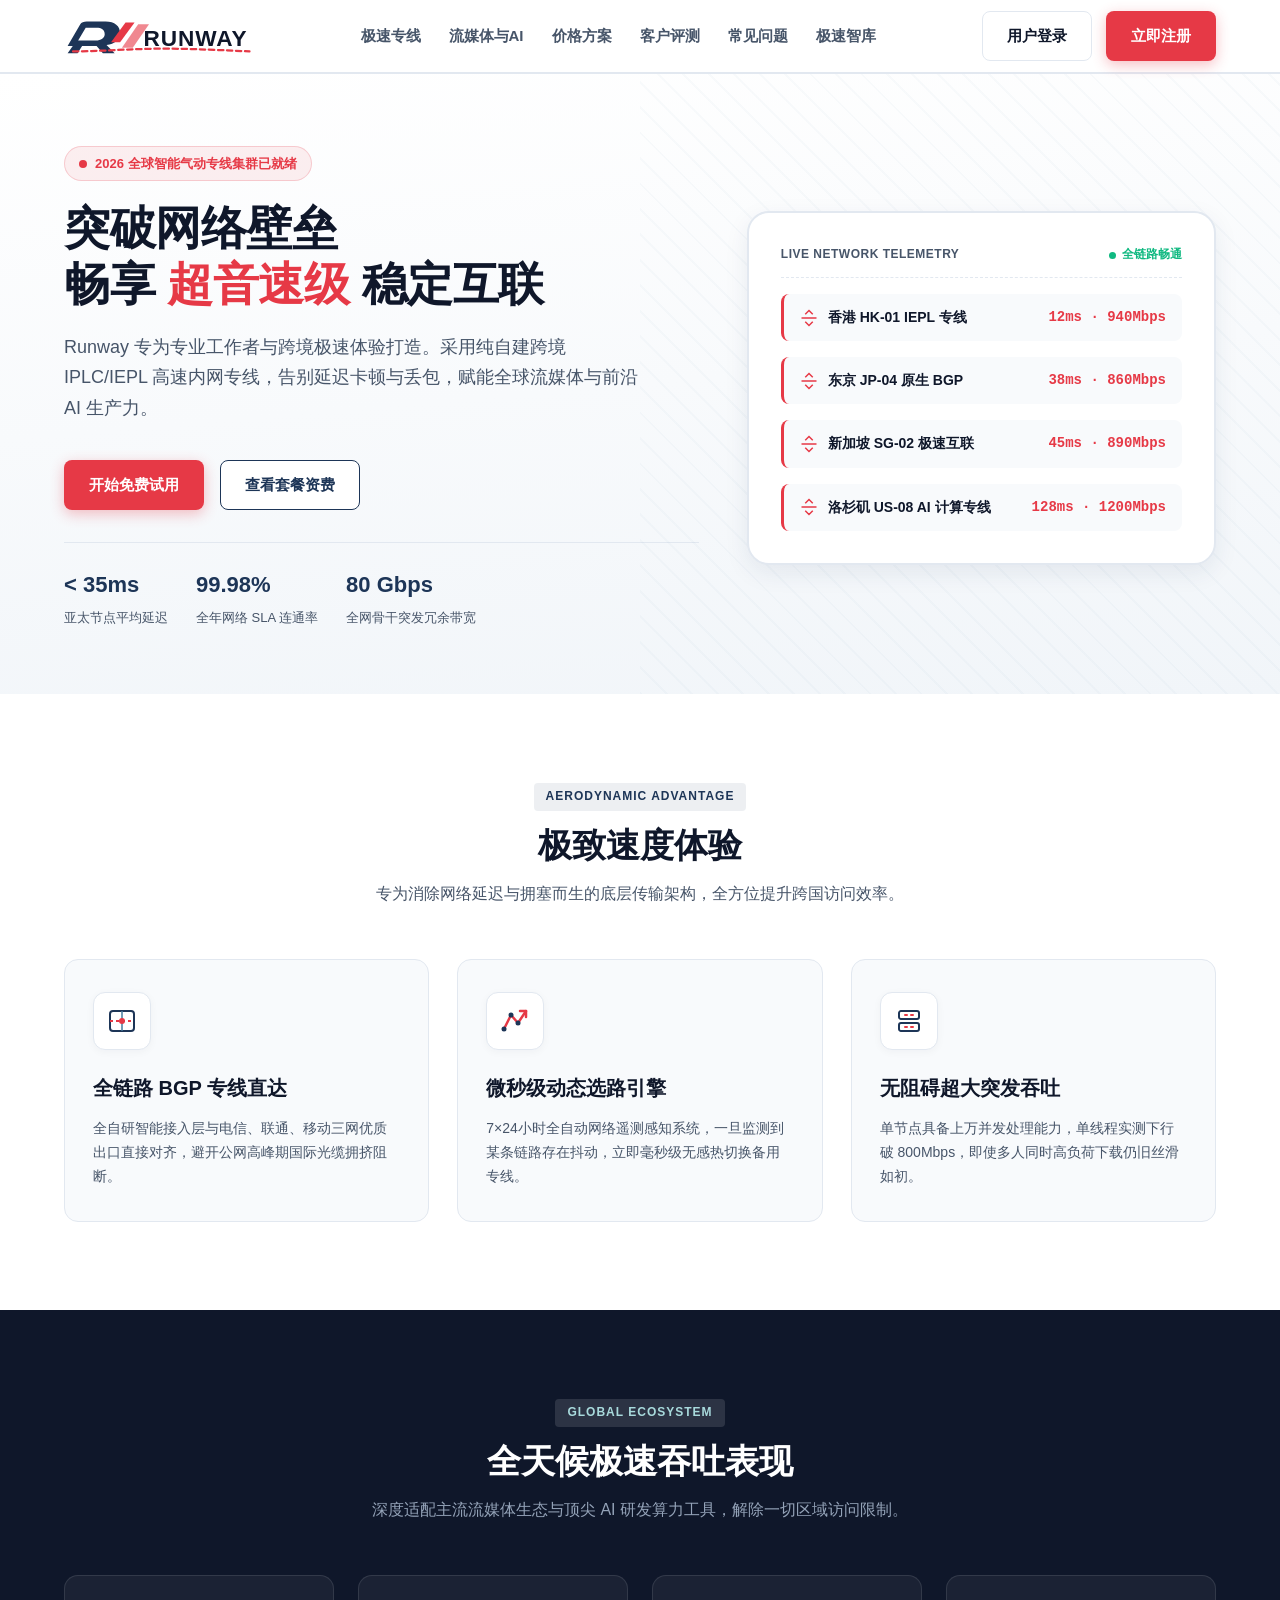
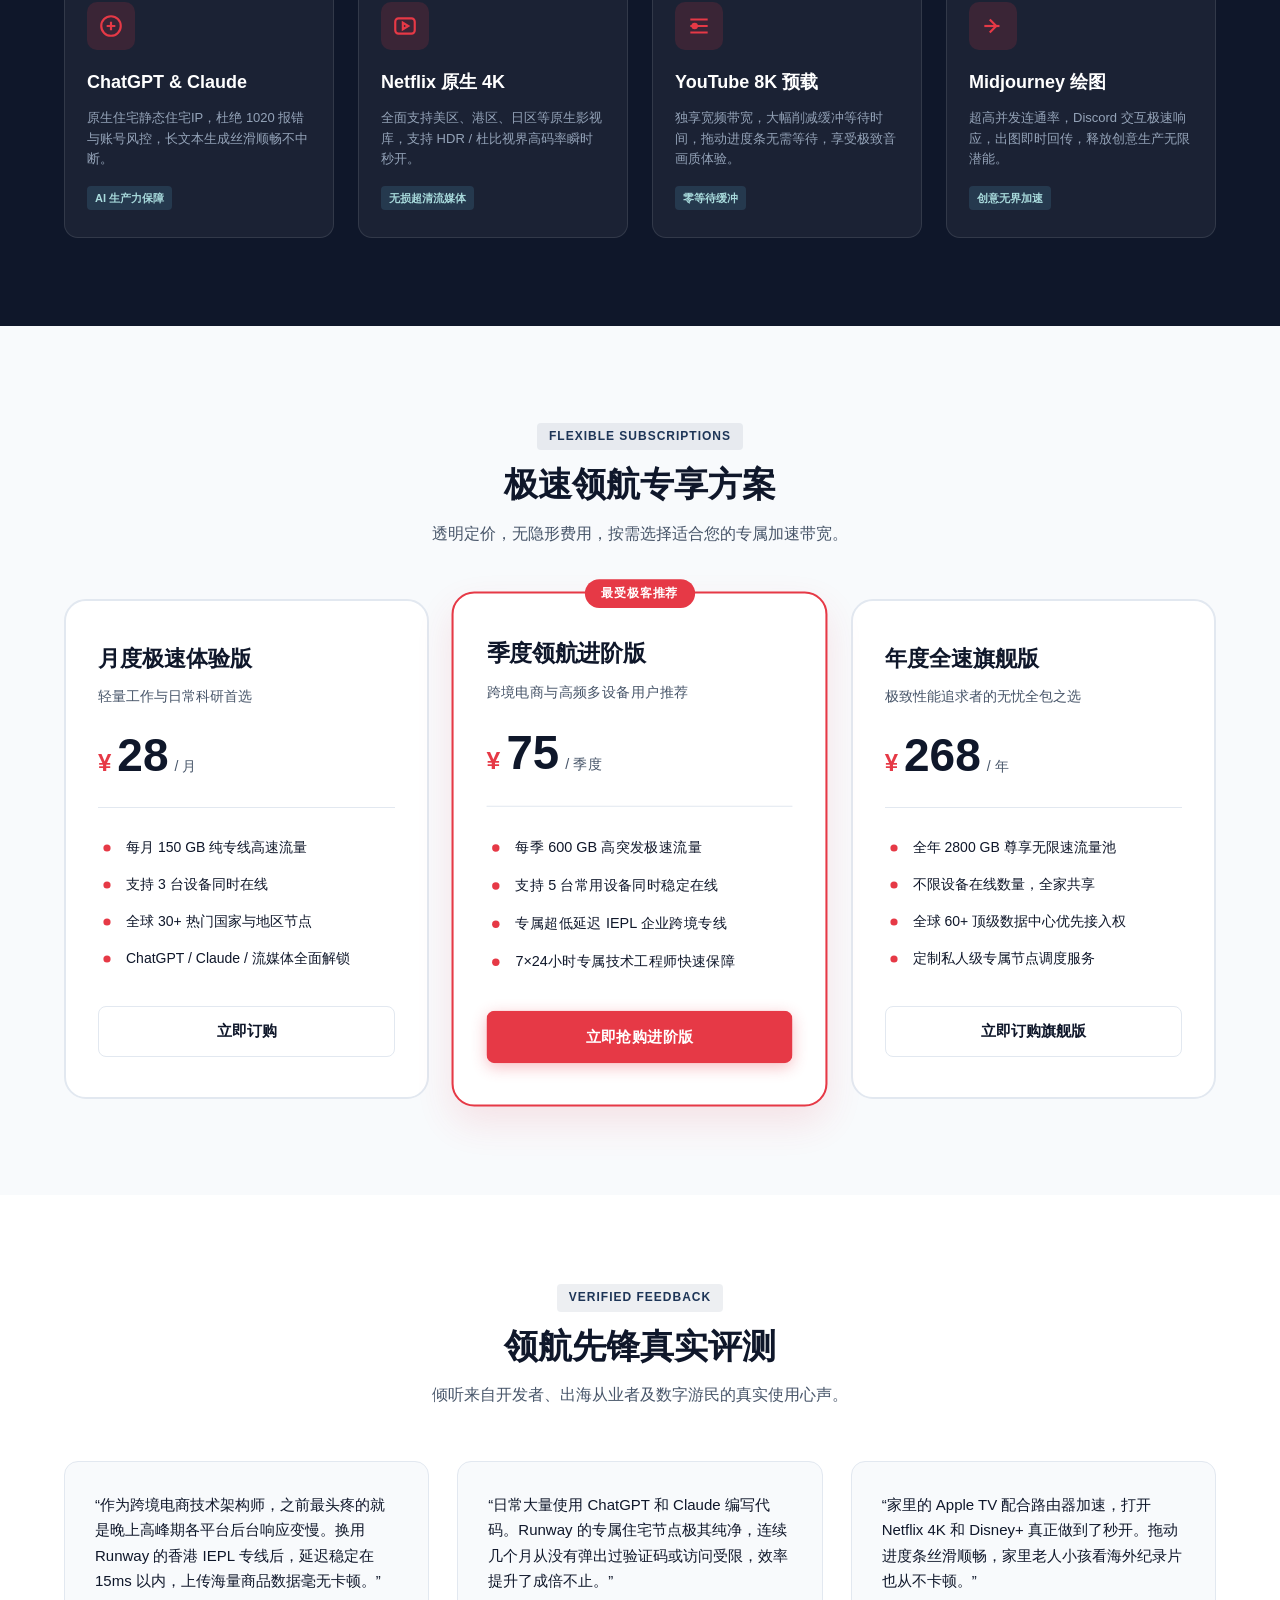
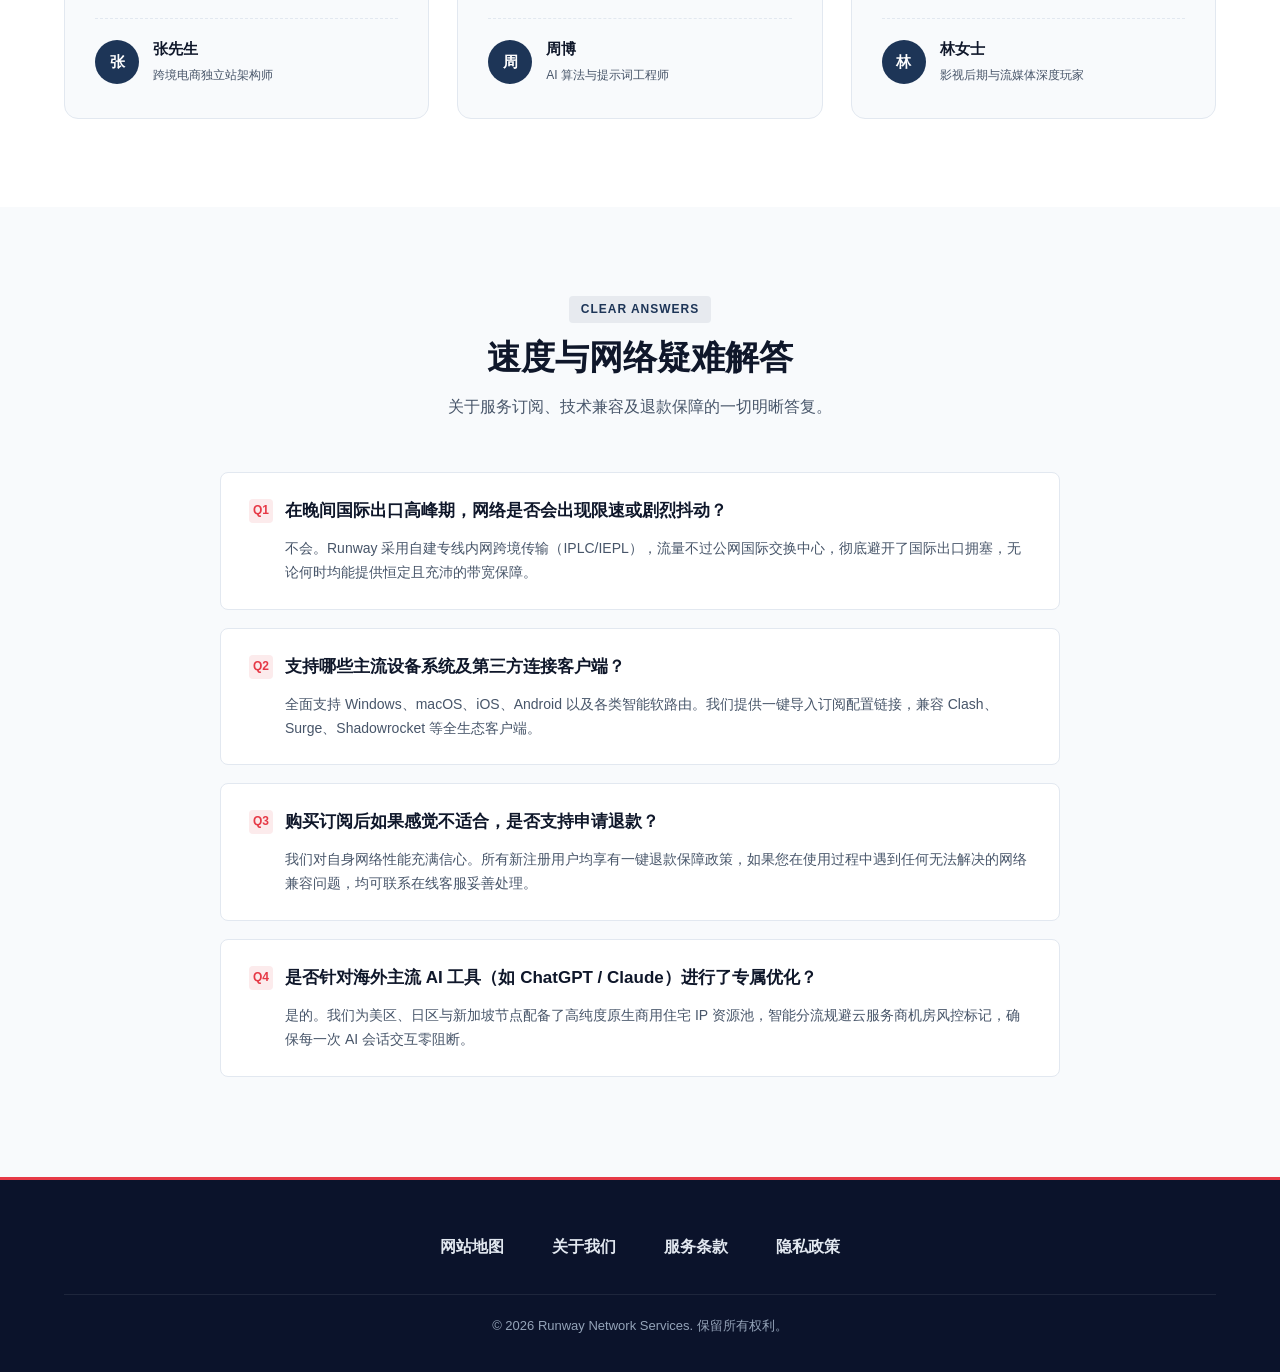
==== commit a3aedaa0: "fix: remove external blog links, desensitize subscription terms, and align official landing page sty" ====
--- a/index.html
+++ b/index.html
@@ -5,7 +5,7 @@
   <meta name="viewport" content="width=device-width, initial-scale=1.0">
   <title>Runway 网络加速器 - 2026专业级IEPL专线机场推荐·4K极速秒开不卡顿</title>
   <meta name="description" content="在寻找真正稳定的网络加速服务？Runway 专注自建跨境 IEPL 专线，全节点 BGP 优化，实现 4K 流媒体与海外 AI 对话极速秒开。晚高峰零丢包、低延迟，是 2026 年值得信赖的高端机场推荐之选。立即免费试用体验超音速互联！">
-  <meta name="keywords" content="Runway, 网络加速, 机场推荐, 极速秒开, IEPL专线, 4K流媒体加速, ChatGPT加速器, 科学上网梯子推荐">
+  <meta name="keywords" content="Runway, 网络加速, 机场推荐, 极速秒开, IEPL专线, 4K流媒体加速, ChatGPT加速器, 科学上网专线加速服务">
   <link rel="canonical" href="https://runwayvpn.click/">
   
   <!-- Open Graph / 社交分享元数据 -->
@@ -156,8 +156,8 @@
           <a href="https://ww012.twilightaff.com/#/?code=A56DH1Af" target="_blank" rel="nofollow" class="btn btn-primary">
             开始免费试用
           </a>
-          <a href="https://tizilab.net/paihang/" target="_blank" class="btn btn-recommend">
-            2026最新梯子推荐
+          <a href="#plans" target="_blank" class="btn btn-recommend">
+            查看套餐资费
           </a>
         </div>
 
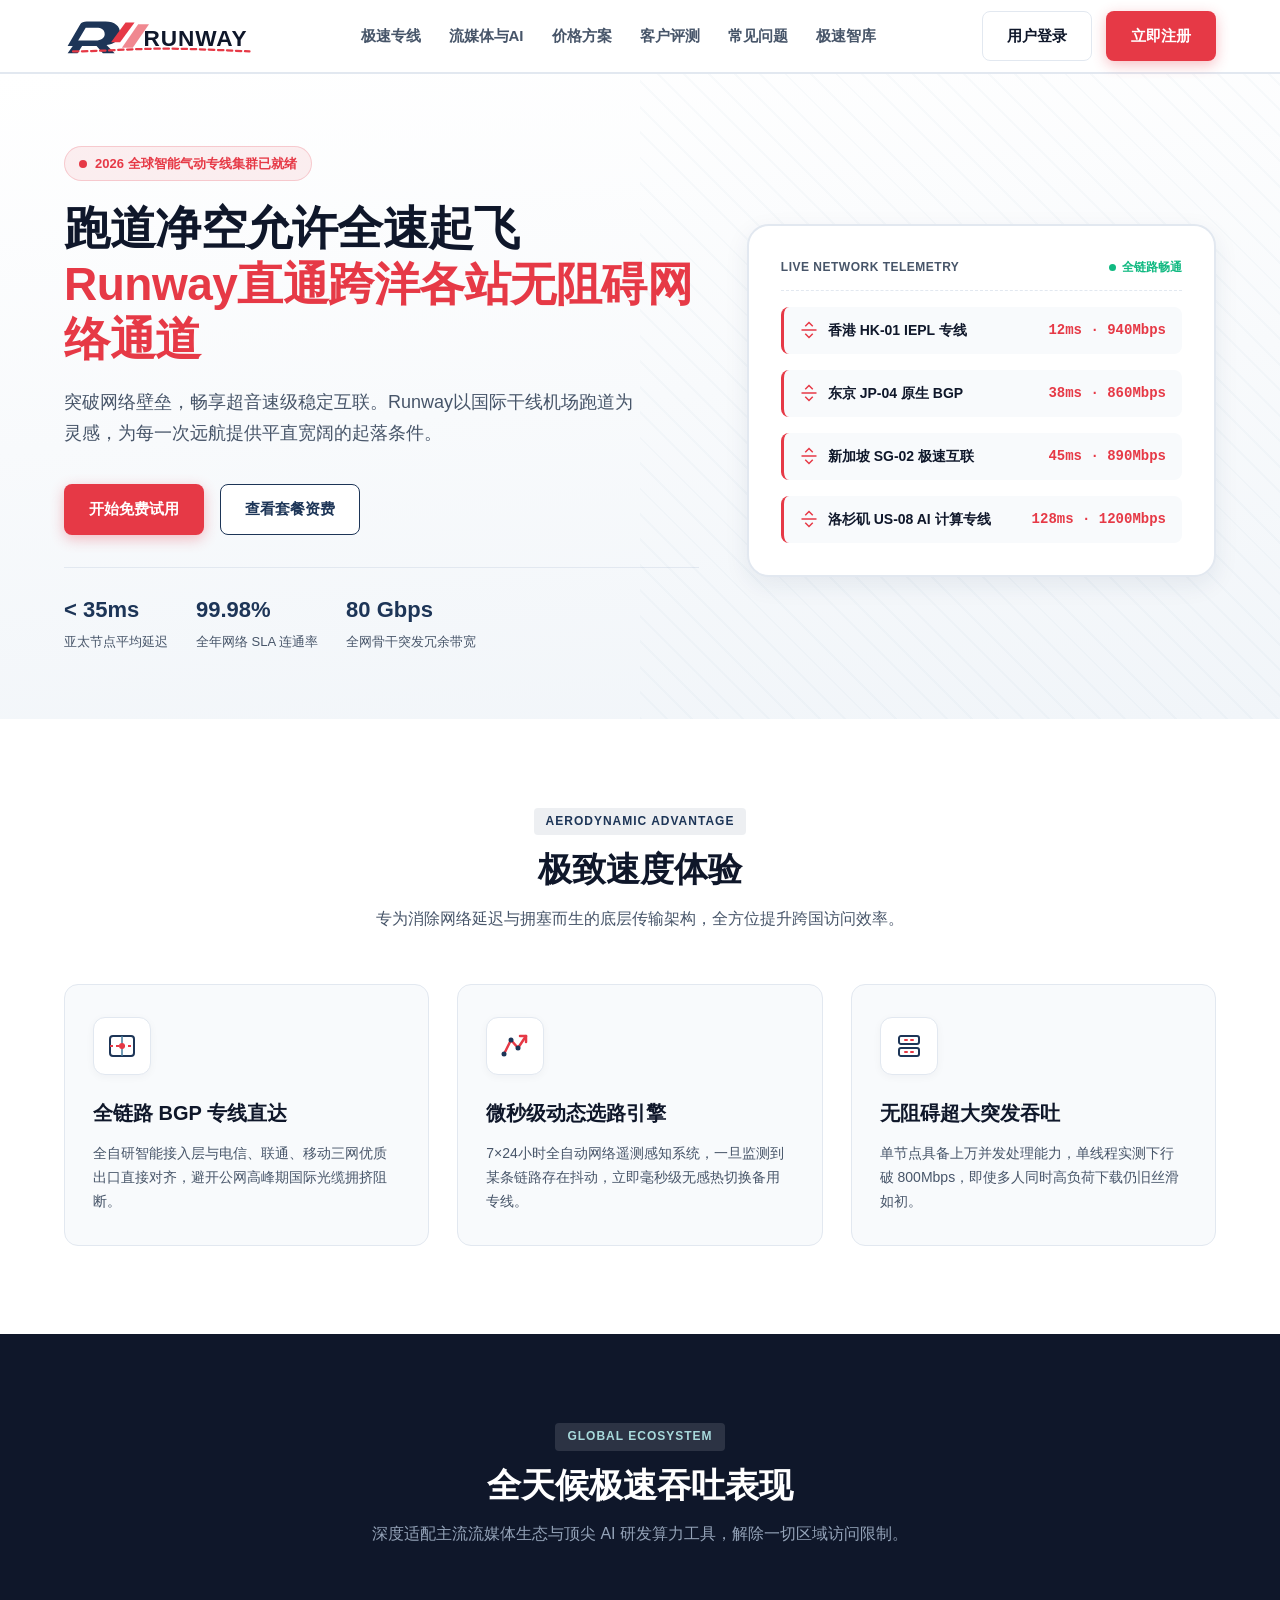
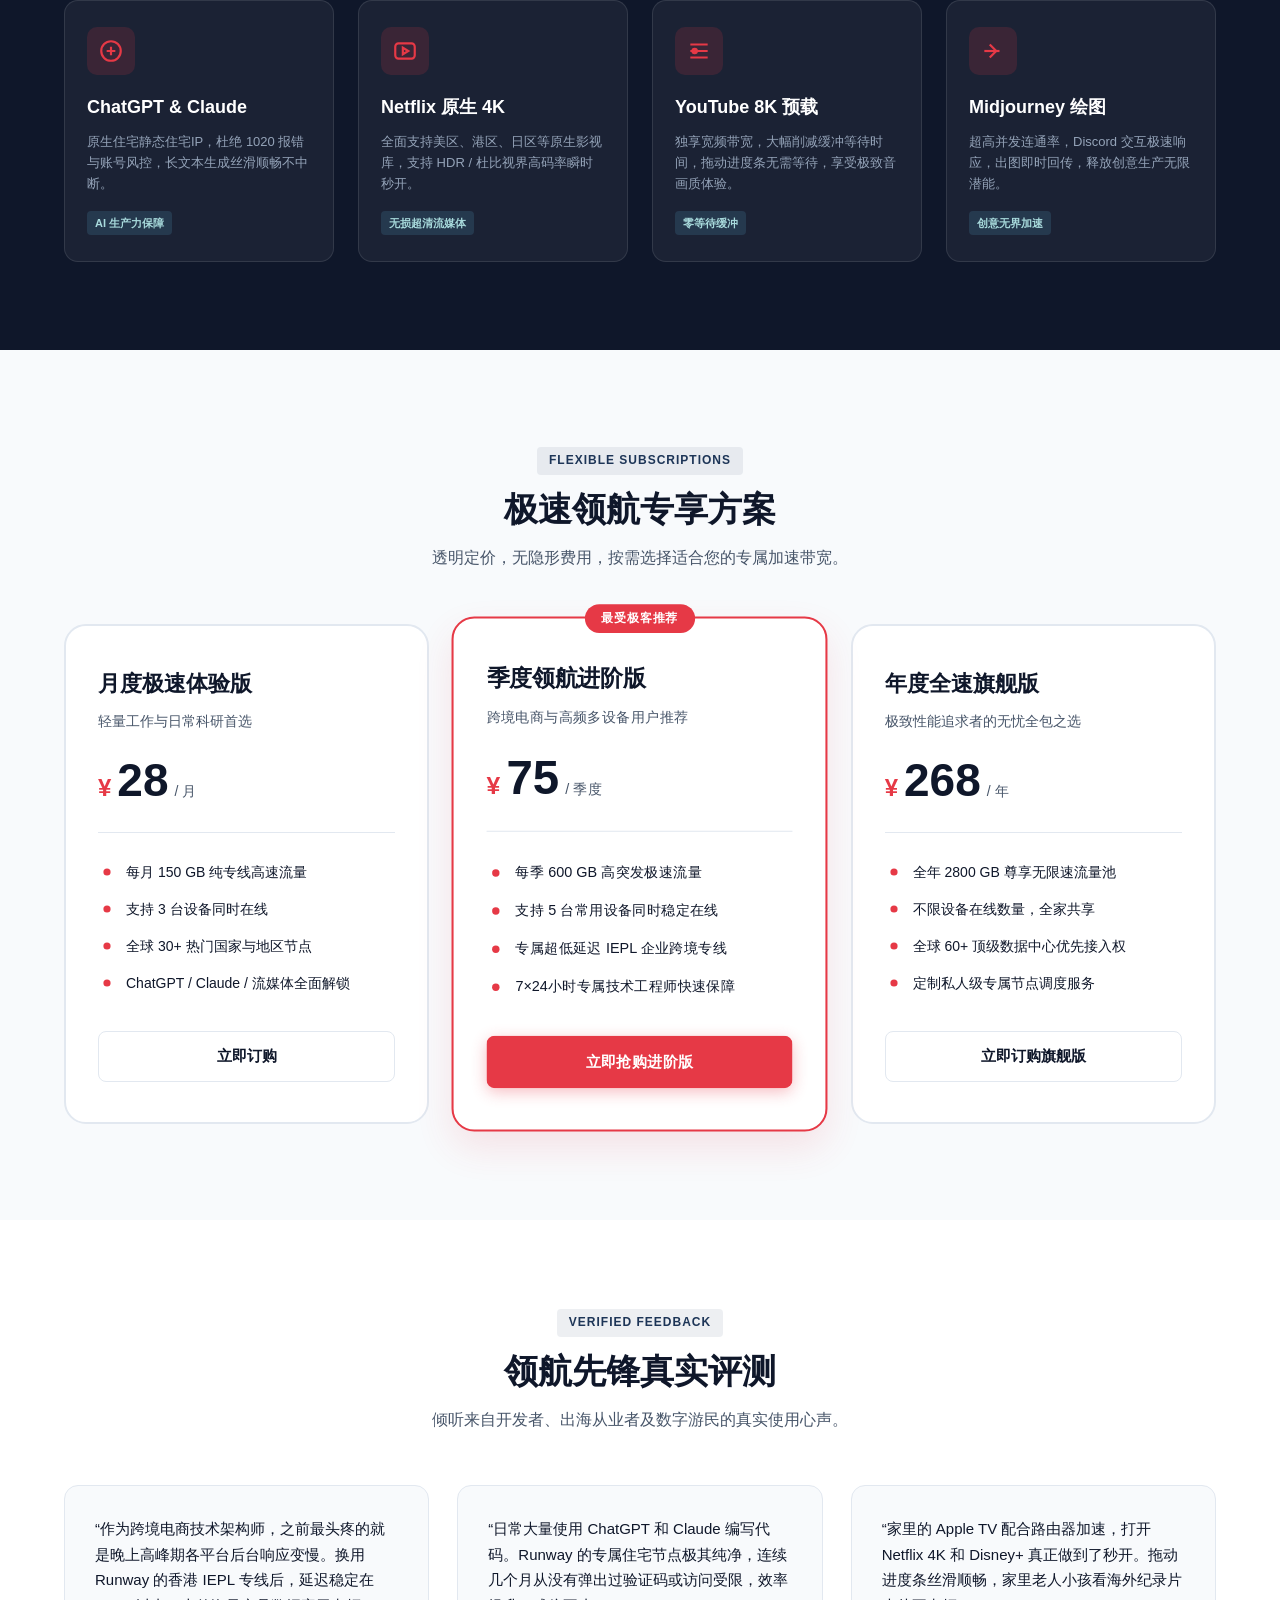
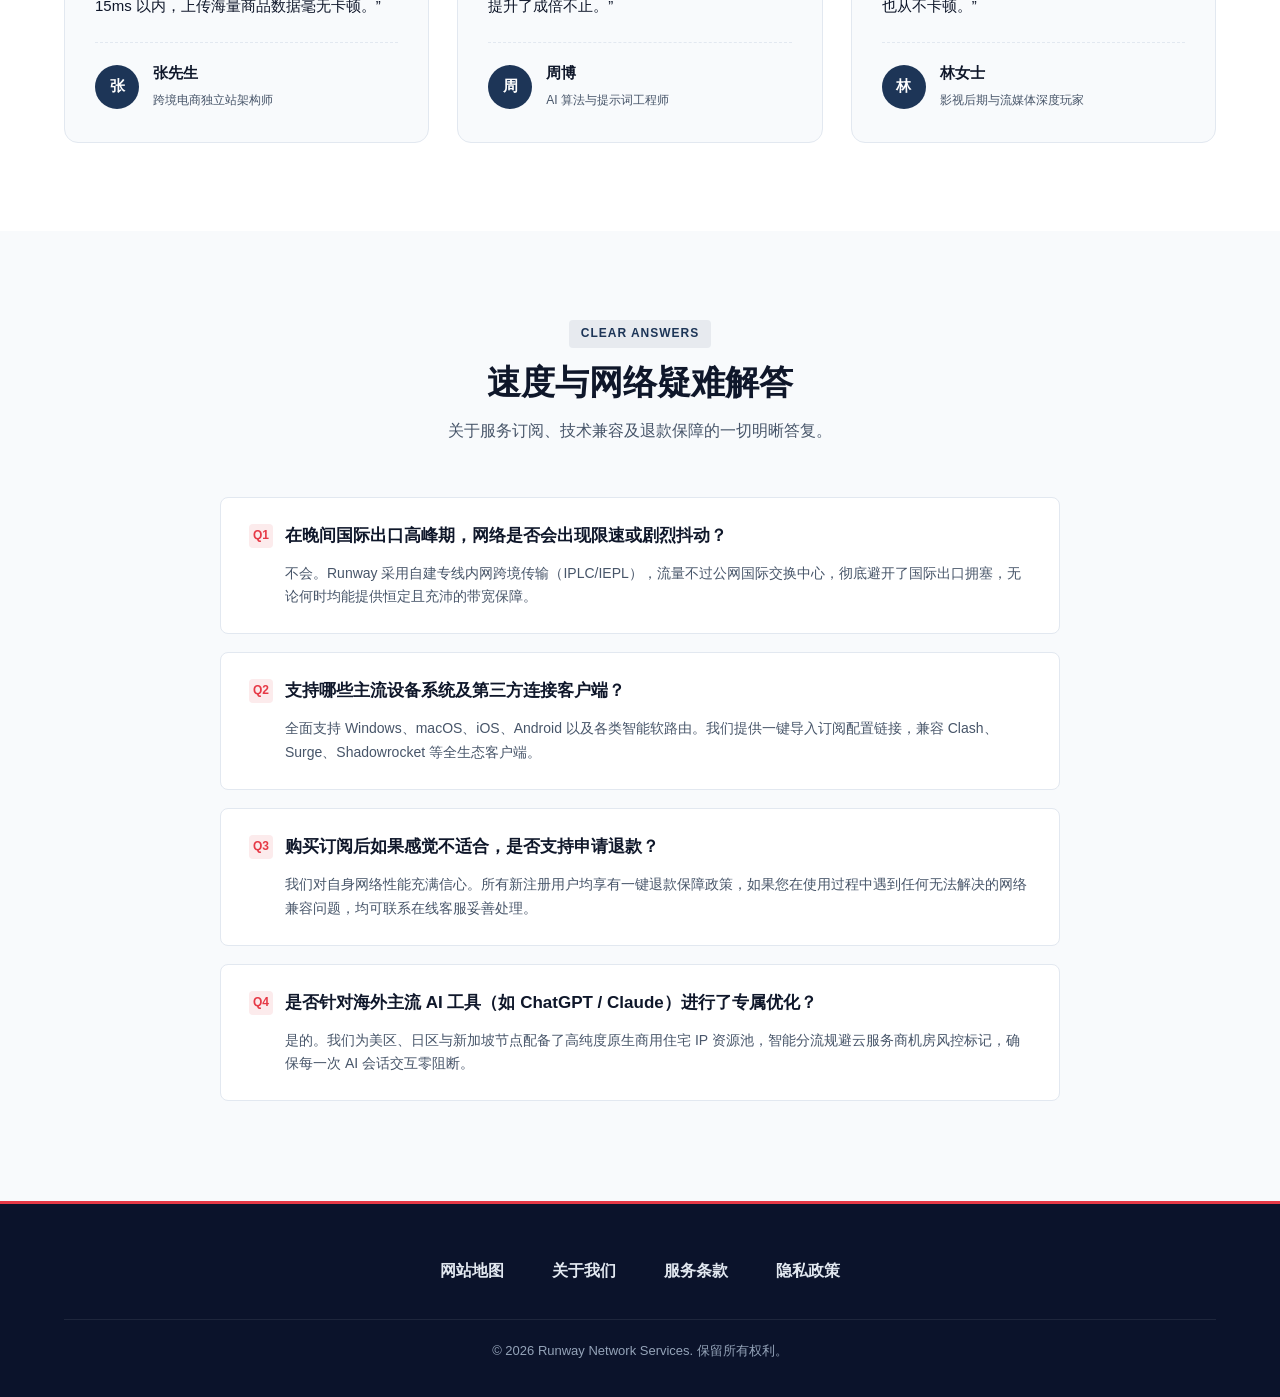
==== commit 7bccd65c: "revert: restore original layout and structure prior to pricing changes while keeping bespoke hero in" ====
--- a/index.html
+++ b/index.html
@@ -143,13 +143,8 @@
           <span class="pulse-dot"></span>
           2026 全球智能气动专线集群已就绪
         </div>
-        <h1 class="hero-title">
-          突破网络壁垒<br>
-          畅享 <span>超音速级</span> 稳定互联
-        </h1>
-        <p class="hero-desc">
-          Runway 专为专业工作者与跨境极速体验打造。采用纯自建跨境 IPLC/IEPL 高速内网专线，告别延迟卡顿与丢包，赋能全球流媒体与前沿 AI 生产力。
-        </p>
+        <h1 class="hero-title">跑道净空允许全速起飞 <span>Runway直通跨洋各站无阻碍网络通道</span></h1>
+        <p class="hero-desc">突破网络壁垒，畅享超音速级稳定互联。Runway以国际干线机场跑道为灵感，为每一次远航提供平直宽阔的起落条件。</p>
 
         <!-- 核心行动双按钮：精准配置 SEO 规则 -->
         <div class="hero-cta-group">
